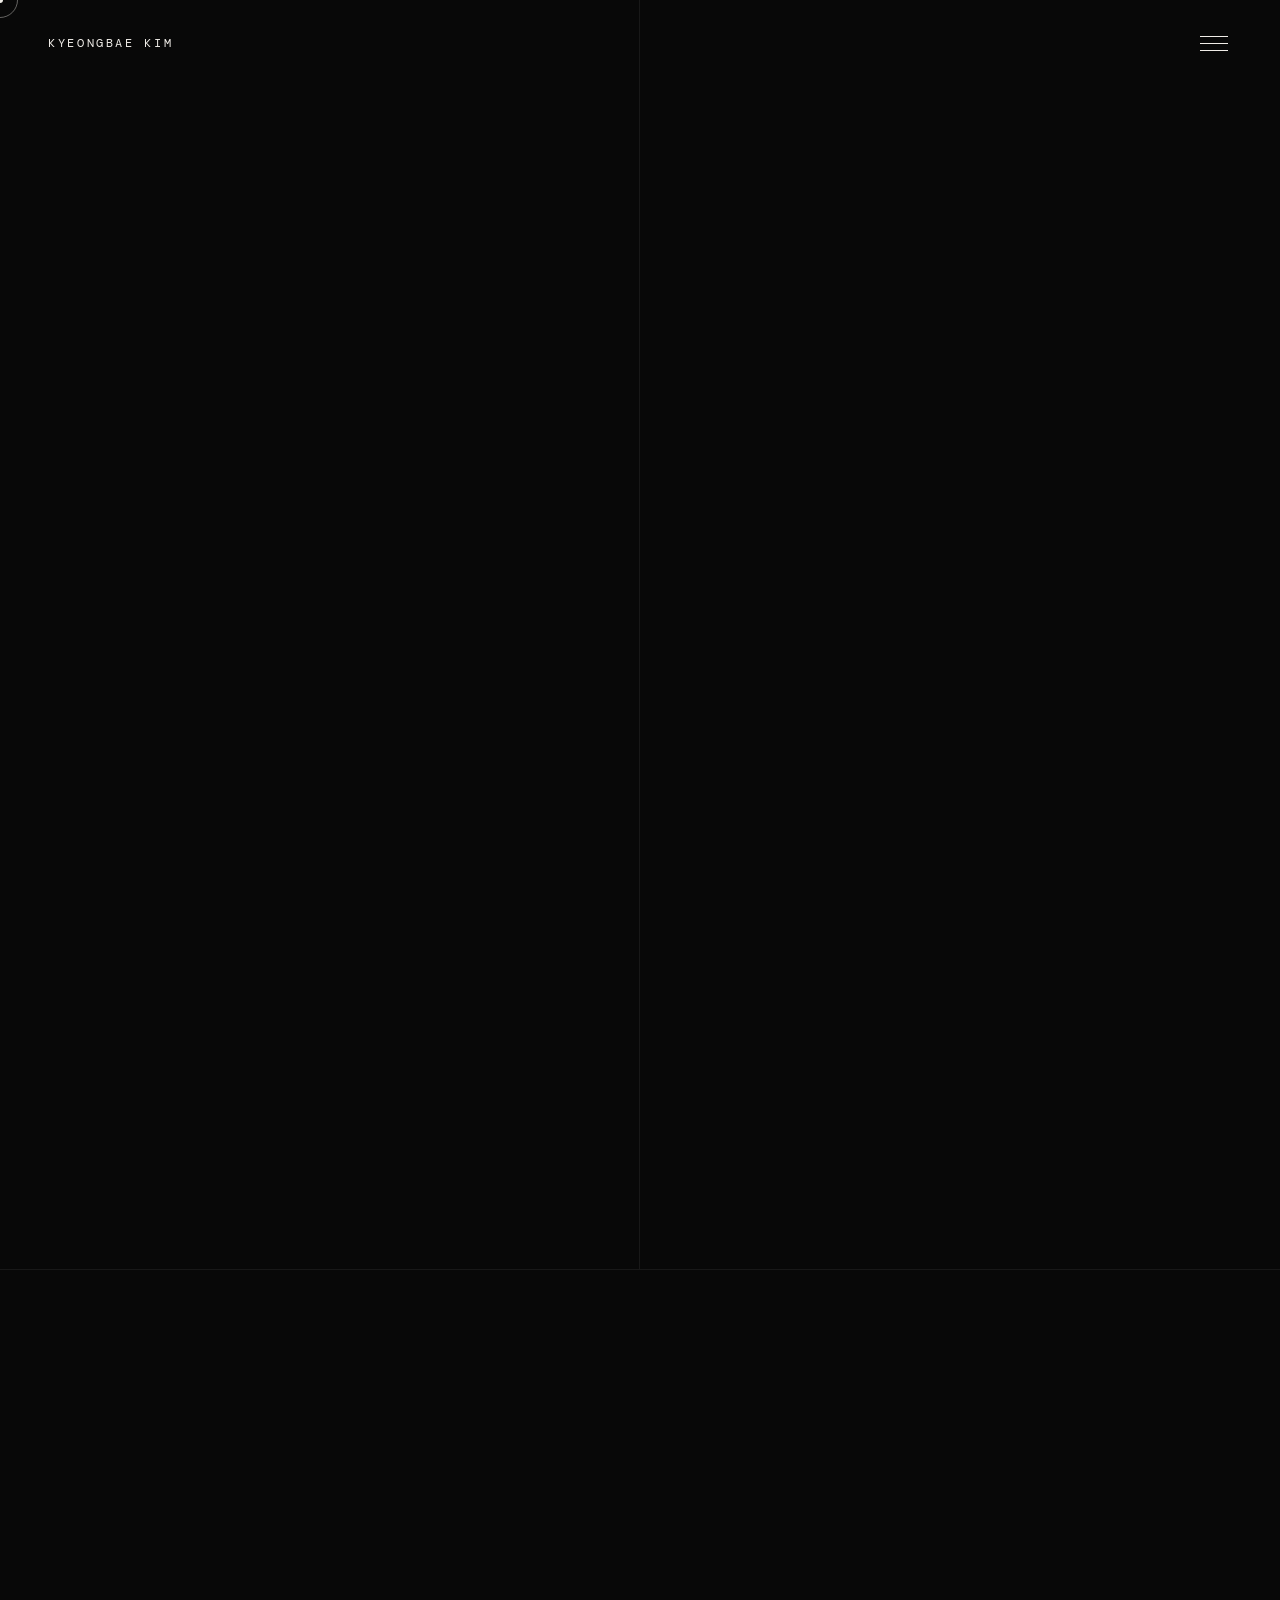
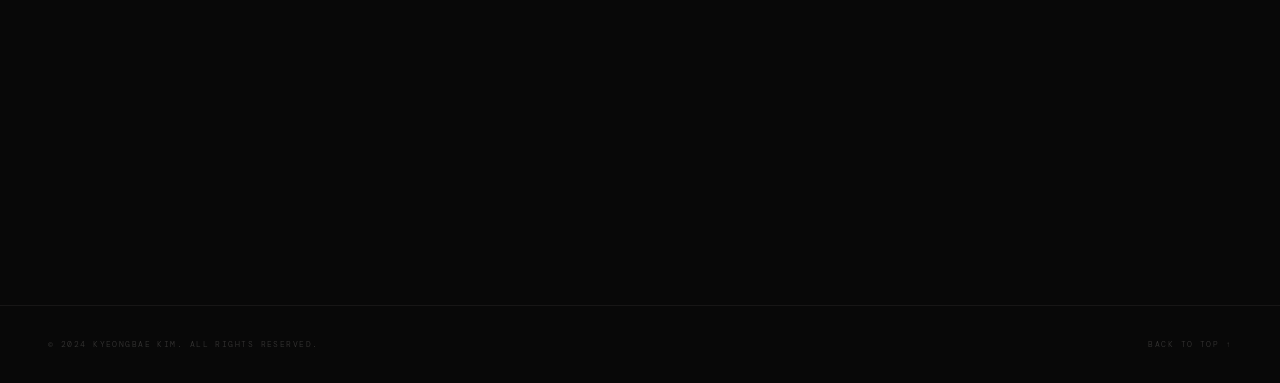
==== about.html @ 3ea8f646 "Initial portfolio site" ====
<!DOCTYPE html>
<html lang="en">
<head>
  <meta charset="UTF-8">
  <meta name="viewport" content="width=device-width, initial-scale=1.0">
  <meta name="description" content="Kyeongbae Kim — Animation Director based in Seoul. About, tools, and contact.">
  <title>About — Kyeongbae Kim</title>
  <link rel="stylesheet" href="css/style.css">
</head>
<body>

  <!-- Custom Cursor -->
  <div class="cursor"></div>
  <div class="cursor-ring"></div>

  <!-- Nav Overlay -->
  <div class="nav-overlay" role="dialog" aria-label="Navigation menu">
    <nav>
      <ul>
        <li><a href="index.html"><span class="nav-number">01</span>Home</a></li>
        <li><a href="independent-film.html"><span class="nav-number">02</span>Independent Film</a></li>
        <li><a href="commercial-film.html"><span class="nav-number">03</span>Commercial Film</a></li>
        <li><a href="illustration.html"><span class="nav-number">04</span>Illustration</a></li>
        <li><a href="about.html"><span class="nav-number">05</span>About</a></li>
      </ul>
    </nav>
    <div class="nav-footer">
      <div class="nav-footer-info">
        <span>Seoul, Korea</span>
        <span>Available for freelance</span>
      </div>
      <div class="nav-footer-info" style="text-align:right;">
        <span>kimbyeonggae@gmail.com</span>
        <span>@kimbyeonggae</span>
      </div>
    </div>
  </div>

  <!-- Header -->
  <header class="site-header">
    <a href="index.html" class="site-logo">KYEONGBAE KIM</a>
    <button class="nav-toggle" aria-label="Open navigation menu" aria-expanded="false">
      <span></span>
      <span></span>
      <span></span>
    </button>
  </header>

  <!-- About Layout -->
  <div class="about-layout">

    <!-- Left Column: Bio -->
    <div class="about-left">
      <div>
        <span class="page-hero-label reveal" style="display:block;margin-bottom:24px;">05 — About</span>
        <h1 class="about-headline reveal reveal-delay-1">
          Animation<br>Director<br>based in<br>Seoul
        </h1>

        <div class="about-bio reveal reveal-delay-2">
          <p>
            Kyeongbae Kim is a Seoul-based animation director who explores what happens
            when emotions change shape. His work digs into anxiety, desire, and the invisible
            tensions that run between people. Every transition becomes a way to reveal what
            words cannot.
          </p>
          <p>
            His visual language is raw and intense. Colors collide, figures morph and dissolve,
            and nothing ever stays still for long. There is beauty in the unease, and he knows
            exactly how to find it.
          </p>
          <p>
            Kim has directed animated sequences for iconic K-pop cultural documentaries, as
            well as films for the worlds of video games and music videos. Whether personal or
            commissioned, his work carries the same restless energy and emotional charge.
          </p>
          <p>
            He brings to every project a unique ability to turn inner conflict into striking,
            moving images. Each frame is a threshold.
          </p>
        </div>
      </div>

      <!-- Tools -->
      <div class="about-tools reveal reveal-delay-3">
        <span class="about-tools-label">Tools & Software</span>
        <ul class="about-tools-list">
          <li>TVPaint</li>
          <li>After Effects</li>
        </ul>
      </div>
    </div>

    <!-- Right Column: Visual + Selected Work -->
    <div class="about-right">
      <div class="reveal" style="margin-bottom: 64px;">
        <img
          src="https://lh3.googleusercontent.com/d/1nkLb_PYA7ZJnD--IZlWfmgZoF9l89Elu"
          alt="Kyeongbae Kim — illustration work"
          style="width:100%; max-width:560px; filter: brightness(0.88) contrast(1.05);"
          loading="lazy"
        >
      </div>

      <!-- Selected credits -->
      <div class="reveal reveal-delay-1">
        <span class="about-tools-label">Selected Credits</span>
        <ul class="about-tools-list">
          <li>K-pop Cultural Documentary Series</li>
          <li>Video Game Cinematic Sequences</li>
          <li>Music Video Direction &amp; Animation</li>
          <li>International Animation Festival Circuit</li>
        </ul>
      </div>
    </div>

  </div>

  <!-- Contact -->
  <section class="about-contact">
    <h2 class="about-contact-headline reveal">
      Let's make<br>something.
    </h2>

    <div class="contact-links reveal reveal-delay-1">
      <a href="mailto:kimbyeonggae@gmail.com" class="contact-link">
        <span>kimbyeonggae@gmail.com</span>
        <span class="contact-link-type">Email</span>
      </a>
      <a href="https://instagram.com/kimbyeonggae" class="contact-link" target="_blank" rel="noopener noreferrer">
        <span>@kimbyeonggae</span>
        <span class="contact-link-type">Instagram</span>
      </a>
    </div>

    <div class="contact-availability reveal reveal-delay-2">
      <span>Available for freelance and collaborations</span>
    </div>
  </section>

  <!-- Footer -->
  <footer class="site-footer">
    <span class="footer-copy">© 2024 Kyeongbae Kim. All rights reserved.</span>
    <a href="#" class="footer-back-top">Back to top ↑</a>
  </footer>

  <script src="js/script.js"></script>
</body>
</html>
---- css/style.css ----
/* ============================================================
   KYEONGBAE KIM — Portfolio
   style.css
   ============================================================ */

@import url('https://fonts.googleapis.com/css2?family=Cormorant+Garamond:ital,wght@0,300;0,400;0,500;0,600;1,300;1,400;1,600&family=DM+Sans:opsz,wght@9..40,200;9..40,300;9..40,400;9..40,500&family=DM+Mono:wght@300;400&display=swap');

/* ---- Reset ---- */
*, *::before, *::after { box-sizing: border-box; margin: 0; padding: 0; }

html { scroll-behavior: smooth; font-size: 16px; }

body {
  background-color: #080808;
  color: #f0ede8;
  font-family: 'DM Sans', -apple-system, BlinkMacSystemFont, sans-serif;
  font-weight: 300;
  line-height: 1.65;
  overflow-x: hidden;
  cursor: none;
}

a { color: inherit; text-decoration: none; }
img { display: block; max-width: 100%; height: auto; }
ul { list-style: none; }

/* ============================================================
   CUSTOM CURSOR
   ============================================================ */
.cursor {
  width: 6px; height: 6px;
  background: #f0ede8;
  border-radius: 50%;
  position: fixed; top: 0; left: 0;
  pointer-events: none;
  z-index: 9999;
  transform: translate(-50%, -50%);
  transition: width 0.25s ease, height 0.25s ease, background 0.25s ease;
  will-change: transform;
}

.cursor-ring {
  width: 36px; height: 36px;
  border: 1px solid rgba(240, 237, 232, 0.4);
  border-radius: 50%;
  position: fixed; top: 0; left: 0;
  pointer-events: none;
  z-index: 9998;
  transform: translate(-50%, -50%);
  transition: width 0.4s cubic-bezier(0.23, 1, 0.32, 1),
              height 0.4s cubic-bezier(0.23, 1, 0.32, 1),
              border-color 0.4s ease;
  will-change: transform;
}

body.is-hovering .cursor { width: 10px; height: 10px; }
body.is-hovering .cursor-ring { width: 56px; height: 56px; border-color: rgba(240,237,232,0.7); }
body.menu-open .cursor-ring { border-color: rgba(240,237,232,0.3); }

@media (hover: none) {
  body { cursor: auto; }
  .cursor, .cursor-ring { display: none; }
}

/* ============================================================
   PAGE TRANSITION OVERLAY
   ============================================================ */
.page-transition {
  position: fixed; inset: 0;
  background: #080808;
  z-index: 8000;
  pointer-events: none;
  opacity: 0;
  transition: opacity 0.5s ease;
}
.page-transition.active { opacity: 1; pointer-events: all; }

/* ============================================================
   TYPOGRAPHY
   ============================================================ */
.t-display {
  font-family: 'Cormorant Garamond', Georgia, serif;
  font-weight: 300;
  line-height: 0.95;
  letter-spacing: -0.02em;
}

.t-label {
  font-family: 'DM Mono', monospace;
  font-size: 0.6875rem;
  font-weight: 300;
  letter-spacing: 0.18em;
  text-transform: uppercase;
  color: rgba(240,237,232,0.45);
}

/* ============================================================
   HEADER
   ============================================================ */
.site-header {
  position: fixed; top: 0; left: 0; right: 0;
  z-index: 500;
  padding: 32px 48px;
  display: flex;
  align-items: center;
  justify-content: space-between;
  transition: padding 0.4s ease, background 0.4s ease;
}

/* Subtle bg after scroll on inner pages */
.site-header.scrolled {
  background: rgba(8, 8, 8, 0.82);
  backdrop-filter: blur(12px);
  -webkit-backdrop-filter: blur(12px);
}

.site-header.scrolled { padding: 22px 48px; background: rgba(8,8,8,0.82); backdrop-filter: blur(12px); -webkit-backdrop-filter: blur(12px); }

.site-logo {
  font-family: 'DM Mono', monospace;
  font-size: 0.75rem;
  font-weight: 400;
  letter-spacing: 0.22em;
  text-transform: uppercase;
  color: #f0ede8;
  opacity: 1;
}

.site-logo:hover { opacity: 0.6; }

/* Hamburger */
.nav-toggle {
  display: flex;
  flex-direction: column;
  gap: 6px;
  cursor: none;
  padding: 4px;
  background: none; border: none;
  z-index: 600;
  position: relative;
}

.nav-toggle span {
  display: block;
  width: 28px; height: 1px;
  background: #f0ede8;
  transition: transform 0.4s cubic-bezier(0.23, 1, 0.32, 1),
              opacity 0.3s ease,
              width 0.4s cubic-bezier(0.23, 1, 0.32, 1);
  transform-origin: center;
}

.nav-toggle.is-open span:nth-child(1) { transform: translateY(7px) rotate(45deg); }
.nav-toggle.is-open span:nth-child(2) { opacity: 0; width: 0; }
.nav-toggle.is-open span:nth-child(3) { transform: translateY(-7px) rotate(-45deg); }

/* ============================================================
   FULLSCREEN NAV OVERLAY
   ============================================================ */
.nav-overlay {
  position: fixed; inset: 0;
  background: #080808;
  z-index: 400;
  display: flex;
  align-items: center;
  justify-content: flex-start;
  padding: 0 10vw;
  opacity: 0;
  visibility: hidden;
  transition: opacity 0.5s cubic-bezier(0.23, 1, 0.32, 1),
              visibility 0.5s;
}

.nav-overlay.is-open {
  opacity: 1;
  visibility: visible;
}

.nav-overlay nav { width: 100%; }

.nav-overlay nav ul {
  display: flex;
  flex-direction: column;
  gap: 0;
}

.nav-overlay nav ul li {
  overflow: hidden;
  border-top: 1px solid rgba(240,237,232,0.08);
}

.nav-overlay nav ul li:last-child {
  border-bottom: 1px solid rgba(240,237,232,0.08);
}

.nav-overlay nav ul li a {
  display: block;
  padding: 22px 0;
  font-family: 'Cormorant Garamond', serif;
  font-size: clamp(3rem, 7vw, 6rem);
  font-weight: 300;
  letter-spacing: -0.01em;
  line-height: 1.0;
  transform: translateY(100%);
  transition: transform 0.7s cubic-bezier(0.23, 1, 0.32, 1),
              color 0.3s ease;
  will-change: transform;
}

.nav-overlay nav ul li a .nav-number {
  font-family: 'DM Mono', monospace;
  font-size: 0.6875rem;
  vertical-align: super;
  letter-spacing: 0.1em;
  color: rgba(240,237,232,0.35);
  margin-right: 16px;
}

.nav-overlay.is-open nav ul li a { transform: translateY(0); }
.nav-overlay.is-open nav ul li:nth-child(1) a { transition-delay: 0.05s; }
.nav-overlay.is-open nav ul li:nth-child(2) a { transition-delay: 0.1s; }
.nav-overlay.is-open nav ul li:nth-child(3) a { transition-delay: 0.15s; }
.nav-overlay.is-open nav ul li:nth-child(4) a { transition-delay: 0.2s; }
.nav-overlay.is-open nav ul li:nth-child(5) a { transition-delay: 0.25s; }

.nav-overlay nav ul li a:hover { color: rgba(240,237,232,0.35); }

/* Nav overlay footer info */
.nav-footer {
  position: absolute;
  bottom: 40px; left: 10vw; right: 10vw;
  display: flex;
  justify-content: space-between;
  align-items: flex-end;
}

.nav-footer-info span {
  display: block;
  font-family: 'DM Mono', monospace;
  font-size: 0.6875rem;
  letter-spacing: 0.14em;
  text-transform: uppercase;
  color: rgba(240,237,232,0.3);
  line-height: 1.8;
}

/* ============================================================
   SCROLL REVEAL
   ============================================================ */
.reveal {
  opacity: 0;
  transform: translateY(32px);
  transition: opacity 0.85s cubic-bezier(0.23, 1, 0.32, 1),
              transform 0.85s cubic-bezier(0.23, 1, 0.32, 1);
}
.reveal.is-visible { opacity: 1; transform: translateY(0); }
.reveal-delay-1 { transition-delay: 0.1s; }
.reveal-delay-2 { transition-delay: 0.2s; }
.reveal-delay-3 { transition-delay: 0.3s; }
.reveal-delay-4 { transition-delay: 0.4s; }

/* ============================================================
   HERO — HOME
   ============================================================ */
.hero {
  position: relative;
  height: 100vh;
  min-height: 600px;
  overflow: hidden;
  display: flex;
  align-items: flex-end;
  justify-content: flex-start;
}

.hero-video-wrap {
  position: absolute; inset: 0;
  overflow: hidden;
  z-index: 0;
}

.hero-video-wrap iframe {
  position: absolute;
  top: 50%; left: 50%;
  transform: translate(-50%, -50%);
  width: 177.78vh;   /* 16:9 */
  height: 56.25vw;
  min-width: 100%;
  min-height: 100%;
  border: none;
  pointer-events: none;
}

.hero-overlay {
  position: absolute; inset: 0;
  background: linear-gradient(
    to top,
    rgba(8,8,8,0.85) 0%,
    rgba(8,8,8,0.45) 40%,
    rgba(8,8,8,0.25) 70%,
    rgba(8,8,8,0.1) 100%
  );
  z-index: 1;
}

.hero-content {
  position: relative;
  z-index: 2;
  padding: 0 48px 80px;
  width: 100%;
}

.hero-eyebrow {
  font-family: 'DM Mono', monospace;
  font-size: 0.625rem;
  letter-spacing: 0.28em;
  text-transform: uppercase;
  color: rgba(240,237,232,0.5);
  margin-bottom: 20px;
  opacity: 0;
  transform: translateY(20px);
  animation: fadeUp 1s 0.3s cubic-bezier(0.23,1,0.32,1) forwards;
}

.hero-title {
  font-family: 'Cormorant Garamond', serif;
  font-size: clamp(4rem, 9vw, 10rem);
  font-weight: 300;
  line-height: 0.9;
  letter-spacing: -0.03em;
  margin-bottom: 20px;
  opacity: 0;
  transform: translateY(30px);
  animation: fadeUp 1.1s 0.5s cubic-bezier(0.23,1,0.32,1) forwards;
}

.hero-subtitle {
  font-family: 'DM Mono', monospace;
  font-size: 0.75rem;
  font-weight: 300;
  letter-spacing: 0.22em;
  text-transform: uppercase;
  color: rgba(240,237,232,0.6);
  opacity: 0;
  animation: fadeUp 1s 0.8s cubic-bezier(0.23,1,0.32,1) forwards;
}

/* Scroll indicator */
.hero-scroll {
  position: absolute;
  bottom: 40px; right: 48px;
  z-index: 2;
  display: flex;
  flex-direction: column;
  align-items: center;
  gap: 10px;
  opacity: 0;
  animation: fadeUp 1s 1.1s cubic-bezier(0.23,1,0.32,1) forwards;
}

.hero-scroll span {
  font-family: 'DM Mono', monospace;
  font-size: 0.5625rem;
  letter-spacing: 0.2em;
  text-transform: uppercase;
  color: rgba(240,237,232,0.4);
  writing-mode: vertical-rl;
}

.hero-scroll-line {
  width: 1px; height: 60px;
  background: rgba(240,237,232,0.2);
  position: relative;
  overflow: hidden;
}

.hero-scroll-line::after {
  content: '';
  position: absolute;
  top: -100%; left: 0;
  width: 100%; height: 100%;
  background: rgba(240,237,232,0.6);
  animation: scrollLine 2s 1.5s ease infinite;
}

/* ============================================================
   HOME — NAVIGATION BLOCKS
   ============================================================ */
.nav-blocks {
  display: grid;
  grid-template-columns: repeat(2, 1fr);
  grid-template-rows: repeat(2, 50vw);
  max-height: 100vw;
}

.nav-block {
  position: relative;
  overflow: hidden;
  display: block;
}

.nav-block-img {
  width: 100%; height: 100%;
  object-fit: cover;
  transform: scale(1.05);
  transition: transform 0.9s cubic-bezier(0.23, 1, 0.32, 1);
  filter: brightness(0.55) contrast(1.05);
}

/* Use YouTube thumbnails as nav block backgrounds */
.nav-block-bg {
  position: absolute; inset: 0;
  background-size: cover;
  background-position: center;
  transform: scale(1.05);
  transition: transform 0.9s cubic-bezier(0.23, 1, 0.32, 1);
  filter: brightness(0.45) contrast(1.1);
}

.nav-block:hover .nav-block-bg,
.nav-block:hover .nav-block-img { transform: scale(1.12); filter: brightness(0.35) contrast(1.15); }

.nav-block-overlay {
  position: absolute; inset: 0;
  background: linear-gradient(to top, rgba(8,8,8,0.7) 0%, transparent 60%);
  z-index: 1;
}

.nav-block-content {
  position: absolute;
  bottom: 0; left: 0; right: 0;
  padding: 36px 40px;
  z-index: 2;
}

.nav-block-number {
  font-family: 'DM Mono', monospace;
  font-size: 0.5625rem;
  letter-spacing: 0.22em;
  text-transform: uppercase;
  color: rgba(240,237,232,0.4);
  margin-bottom: 8px;
  display: block;
}

.nav-block-title {
  font-family: 'Cormorant Garamond', serif;
  font-size: clamp(1.5rem, 3vw, 2.5rem);
  font-weight: 300;
  line-height: 1.0;
  letter-spacing: -0.01em;
  transition: transform 0.5s cubic-bezier(0.23, 1, 0.32, 1);
}

.nav-block:hover .nav-block-title { transform: translateY(-4px); }

.nav-block-arrow {
  display: inline-block;
  margin-top: 12px;
  font-family: 'DM Mono', monospace;
  font-size: 0.625rem;
  letter-spacing: 0.18em;
  text-transform: uppercase;
  color: rgba(240,237,232,0.5);
  opacity: 0;
  transform: translateY(8px);
  transition: opacity 0.4s ease, transform 0.4s ease;
}

.nav-block:hover .nav-block-arrow { opacity: 1; transform: translateY(0); }

/* ============================================================
   PAGE HEADER (inner pages)
   ============================================================ */
.page-hero {
  padding: 180px 48px 80px;
  border-bottom: 1px solid rgba(240,237,232,0.07);
}

.page-hero-label {
  font-family: 'DM Mono', monospace;
  font-size: 0.625rem;
  letter-spacing: 0.24em;
  text-transform: uppercase;
  color: rgba(240,237,232,0.35);
  margin-bottom: 24px;
  display: block;
}

.page-hero-title {
  font-family: 'Cormorant Garamond', serif;
  font-size: clamp(3.5rem, 7vw, 7rem);
  font-weight: 300;
  line-height: 0.9;
  letter-spacing: -0.03em;
  max-width: 12ch;
}

.page-hero-desc {
  margin-top: 32px;
  max-width: 480px;
  font-size: 0.875rem;
  color: rgba(240,237,232,0.5);
  line-height: 1.8;
}

/* ============================================================
   FILM GRID
   ============================================================ */
.film-grid {
  display: grid;
  grid-template-columns: repeat(2, 1fr);
  gap: 0;
  padding: 64px 48px;
}

.film-card {
  display: block;
  position: relative;
  overflow: hidden;
  border: 1px solid transparent;
  transition: border-color 0.3s ease;
}

.film-card-thumb {
  position: relative;
  aspect-ratio: 16 / 9;
  overflow: hidden;
  background: #111;
}

.film-card-thumb img {
  width: 100%; height: 100%;
  object-fit: cover;
  transform: scale(1.02);
  transition: transform 0.9s cubic-bezier(0.23, 1, 0.32, 1),
              filter 0.6s ease;
  filter: grayscale(20%) brightness(0.85);
}

.film-card:hover .film-card-thumb img {
  transform: scale(1.08);
  filter: grayscale(0%) brightness(0.75);
}

.film-card-play {
  position: absolute;
  top: 50%; left: 50%;
  transform: translate(-50%, -50%) scale(0.85);
  width: 56px; height: 56px;
  border: 1px solid rgba(240,237,232,0.5);
  border-radius: 50%;
  display: flex;
  align-items: center;
  justify-content: center;
  opacity: 0;
  transition: opacity 0.4s ease, transform 0.4s ease;
  z-index: 2;
}

.film-card-play svg { width: 16px; height: 16px; fill: #f0ede8; margin-left: 3px; }

.film-card:hover .film-card-play { opacity: 1; transform: translate(-50%, -50%) scale(1); }

.film-card-info {
  padding: 24px 28px 28px;
  border-top: 1px solid rgba(240,237,232,0.06);
}

.film-card-meta {
  display: flex;
  justify-content: space-between;
  align-items: center;
  margin-bottom: 8px;
}

.film-card-category {
  font-family: 'DM Mono', monospace;
  font-size: 0.5625rem;
  letter-spacing: 0.2em;
  text-transform: uppercase;
  color: rgba(240,237,232,0.3);
}

.film-card-year {
  font-family: 'DM Mono', monospace;
  font-size: 0.5625rem;
  letter-spacing: 0.15em;
  color: rgba(240,237,232,0.25);
}

.film-card-title {
  font-family: 'Cormorant Garamond', serif;
  font-size: 1.75rem;
  font-weight: 400;
  letter-spacing: -0.01em;
  line-height: 1.1;
  transition: color 0.3s ease;
}

.film-card:hover .film-card-title { color: rgba(240,237,232,0.65); }

.film-card-link {
  display: inline-flex;
  align-items: center;
  gap: 8px;
  margin-top: 12px;
  font-family: 'DM Mono', monospace;
  font-size: 0.5625rem;
  letter-spacing: 0.18em;
  text-transform: uppercase;
  color: rgba(240,237,232,0.4);
  transition: color 0.3s ease, gap 0.3s ease;
}

.film-card-link::after {
  content: '→';
  font-size: 0.75rem;
  transition: transform 0.3s ease;
}

.film-card:hover .film-card-link { color: rgba(240,237,232,0.7); gap: 12px; }
.film-card:hover .film-card-link::after { transform: translateX(4px); }

/* ============================================================
   PROJECT DETAIL
   ============================================================ */
.project-back {
  display: inline-flex;
  align-items: center;
  gap: 10px;
  padding: 140px 48px 0;
  font-family: 'DM Mono', monospace;
  font-size: 0.5625rem;
  letter-spacing: 0.2em;
  text-transform: uppercase;
  color: rgba(240,237,232,0.35);
  transition: color 0.3s ease, gap 0.3s ease;
}

.project-back::before { content: '←'; font-size: 0.875rem; }
.project-back:hover { color: rgba(240,237,232,0.75); gap: 14px; }

.project-header {
  padding: 48px 48px 64px;
}

.project-header .t-label { margin-bottom: 20px; }

.project-title {
  font-family: 'Cormorant Garamond', serif;
  font-size: clamp(3rem, 6vw, 6rem);
  font-weight: 300;
  letter-spacing: -0.03em;
  line-height: 0.95;
  max-width: 14ch;
}

.project-desc {
  margin-top: 40px;
  max-width: 520px;
  padding-left: 0;
  font-size: 0.9375rem;
  line-height: 1.85;
  color: rgba(240,237,232,0.6);
}

.project-meta {
  display: flex;
  gap: 48px;
  margin-top: 48px;
  padding-top: 40px;
  border-top: 1px solid rgba(240,237,232,0.07);
}

.project-meta-item span:first-child {
  font-family: 'DM Mono', monospace;
  font-size: 0.5rem;
  letter-spacing: 0.22em;
  text-transform: uppercase;
  color: rgba(240,237,232,0.28);
  display: block;
  margin-bottom: 6px;
}

.project-meta-item span:last-child {
  font-size: 0.875rem;
  color: rgba(240,237,232,0.65);
}

/* Video embed */
.project-video {
  padding: 0 48px 80px;
}

.project-video-wrap {
  position: relative;
  aspect-ratio: 16 / 9;
  background: #0d0d0d;
  overflow: hidden;
}

.project-video-wrap iframe {
  position: absolute; inset: 0;
  width: 100%; height: 100%;
  border: none;
}

/* Gallery */
.project-gallery {
  padding: 0 48px 120px;
}

.project-gallery-label {
  margin-bottom: 32px;
}

.project-gallery-grid {
  display: grid;
  grid-template-columns: repeat(3, 1fr);
  gap: 12px;
}

.gallery-item {
  position: relative;
  overflow: hidden;
  cursor: none;
  aspect-ratio: 4/3;
}

.gallery-item img {
  width: 100%; height: 100%;
  object-fit: cover;
  transform: scale(1.02);
  transition: transform 0.7s cubic-bezier(0.23, 1, 0.32, 1), filter 0.5s ease;
  filter: brightness(0.9);
}

.gallery-item:hover img { transform: scale(1.08); filter: brightness(0.7); }

.gallery-item-overlay {
  position: absolute; inset: 0;
  display: flex;
  align-items: center;
  justify-content: center;
  opacity: 0;
  transition: opacity 0.4s ease;
}

.gallery-item:hover .gallery-item-overlay { opacity: 1; }

.gallery-item-overlay svg {
  width: 24px; height: 24px;
  stroke: rgba(240,237,232,0.8);
  stroke-width: 1;
  fill: none;
}

/* ============================================================
   ILLUSTRATION PAGE
   ============================================================ */
.illustration-grid {
  padding: 64px 48px 120px;
  columns: 3;
  column-gap: 16px;
}

.illustration-item {
  break-inside: avoid;
  margin-bottom: 16px;
  overflow: hidden;
  position: relative;
  cursor: none;
}

.illustration-item img {
  width: 100%;
  display: block;
  transform: scale(1.02);
  transition: transform 0.8s cubic-bezier(0.23, 1, 0.32, 1), filter 0.5s ease;
  filter: brightness(0.92);
}

.illustration-item:hover img { transform: scale(1.06); filter: brightness(0.65); }

.illustration-overlay {
  position: absolute; inset: 0;
  display: flex;
  align-items: center;
  justify-content: center;
  opacity: 0;
  transition: opacity 0.4s ease;
}

.illustration-item:hover .illustration-overlay { opacity: 1; }

.illustration-overlay svg {
  width: 28px; height: 28px;
  stroke: rgba(240,237,232,0.8);
  stroke-width: 1;
  fill: none;
}

/* ============================================================
   ABOUT PAGE
   ============================================================ */
.about-layout {
  display: grid;
  grid-template-columns: 1fr 1fr;
  gap: 0;
  min-height: calc(100vh - 200px);
}

.about-left {
  padding: 180px 64px 100px 48px;
  border-right: 1px solid rgba(240,237,232,0.07);
  display: flex;
  flex-direction: column;
  justify-content: space-between;
}

.about-right {
  padding: 180px 48px 100px 64px;
}

.about-headline {
  font-family: 'Cormorant Garamond', serif;
  font-size: clamp(2.5rem, 5vw, 5rem);
  font-weight: 300;
  line-height: 1.0;
  letter-spacing: -0.03em;
  max-width: 10ch;
  margin-bottom: 48px;
}

.about-bio {
  max-width: 480px;
}

.about-bio p {
  font-size: 0.9375rem;
  line-height: 1.85;
  color: rgba(240,237,232,0.6);
  margin-bottom: 24px;
}

.about-bio p:last-child { margin-bottom: 0; }

.about-tools {
  margin-top: 72px;
}

.about-tools-label {
  font-family: 'DM Mono', monospace;
  font-size: 0.5625rem;
  letter-spacing: 0.22em;
  text-transform: uppercase;
  color: rgba(240,237,232,0.28);
  margin-bottom: 20px;
  display: block;
}

.about-tools-list {
  display: flex;
  flex-direction: column;
  gap: 0;
}

.about-tools-list li {
  padding: 14px 0;
  border-top: 1px solid rgba(240,237,232,0.07);
  font-size: 0.875rem;
  color: rgba(240,237,232,0.55);
  letter-spacing: 0.02em;
  transition: color 0.3s ease, padding-left 0.3s ease;
}

.about-tools-list li:last-child {
  border-bottom: 1px solid rgba(240,237,232,0.07);
}

.about-tools-list li:hover { color: rgba(240,237,232,0.9); padding-left: 8px; }

/* Contact section */
.about-contact {
  padding: 80px 48px;
  border-top: 1px solid rgba(240,237,232,0.07);
}

.about-contact-headline {
  font-family: 'Cormorant Garamond', serif;
  font-size: clamp(2rem, 4vw, 4rem);
  font-weight: 300;
  letter-spacing: -0.02em;
  margin-bottom: 40px;
}

.contact-links {
  display: flex;
  flex-direction: column;
  gap: 0;
  max-width: 400px;
}

.contact-link {
  display: flex;
  justify-content: space-between;
  align-items: center;
  padding: 20px 0;
  border-top: 1px solid rgba(240,237,232,0.07);
  font-size: 0.875rem;
  color: rgba(240,237,232,0.5);
  transition: color 0.3s ease, padding-left 0.3s ease;
}

.contact-link:last-child { border-bottom: 1px solid rgba(240,237,232,0.07); }

.contact-link:hover { color: rgba(240,237,232,0.9); padding-left: 8px; }

.contact-link-type {
  font-family: 'DM Mono', monospace;
  font-size: 0.5rem;
  letter-spacing: 0.2em;
  text-transform: uppercase;
  color: rgba(240,237,232,0.25);
}

.contact-link span:first-child { font-size: 0.875rem; }

.contact-availability {
  margin-top: 60px;
  padding: 24px 32px;
  border: 1px solid rgba(240,237,232,0.08);
  display: inline-block;
}

.contact-availability::before {
  content: '';
  display: inline-block;
  width: 6px; height: 6px;
  border-radius: 50%;
  background: #5aff8c;
  margin-right: 10px;
  vertical-align: middle;
  animation: pulse 2s infinite;
}

.contact-availability span {
  font-family: 'DM Mono', monospace;
  font-size: 0.5625rem;
  letter-spacing: 0.2em;
  text-transform: uppercase;
  color: rgba(240,237,232,0.45);
  vertical-align: middle;
}

/* ============================================================
   LIGHTBOX
   ============================================================ */
.lightbox {
  position: fixed; inset: 0;
  background: rgba(8,8,8,0.96);
  z-index: 2000;
  display: flex;
  align-items: center;
  justify-content: center;
  opacity: 0;
  visibility: hidden;
  transition: opacity 0.4s ease, visibility 0.4s;
}

.lightbox.is-open { opacity: 1; visibility: visible; }

.lightbox-inner {
  position: relative;
  max-width: 90vw;
  max-height: 90vh;
  transform: scale(0.94);
  transition: transform 0.5s cubic-bezier(0.23, 1, 0.32, 1);
}

.lightbox.is-open .lightbox-inner { transform: scale(1); }

.lightbox-inner img {
  max-width: 90vw;
  max-height: 90vh;
  object-fit: contain;
  display: block;
}

.lightbox-close {
  position: absolute;
  top: -48px; right: 0;
  background: none; border: none;
  cursor: none;
  padding: 8px;
  display: flex;
  align-items: center;
  gap: 10px;
  font-family: 'DM Mono', monospace;
  font-size: 0.5625rem;
  letter-spacing: 0.2em;
  text-transform: uppercase;
  color: rgba(240,237,232,0.35);
  transition: color 0.3s ease;
}

.lightbox-close:hover { color: rgba(240,237,232,0.8); }

.lightbox-close svg {
  width: 18px; height: 18px;
  stroke: currentColor;
  stroke-width: 1;
  fill: none;
}

/* ============================================================
   FOOTER
   ============================================================ */
.site-footer {
  padding: 32px 48px;
  border-top: 1px solid rgba(240,237,232,0.06);
  display: flex;
  justify-content: space-between;
  align-items: center;
}

.footer-copy {
  font-family: 'DM Mono', monospace;
  font-size: 0.5rem;
  letter-spacing: 0.18em;
  text-transform: uppercase;
  color: rgba(240,237,232,0.2);
}

.footer-back-top {
  font-family: 'DM Mono', monospace;
  font-size: 0.5rem;
  letter-spacing: 0.18em;
  text-transform: uppercase;
  color: rgba(240,237,232,0.2);
  transition: color 0.3s ease;
}

.footer-back-top:hover { color: rgba(240,237,232,0.6); }

/* ============================================================
   KEYFRAMES
   ============================================================ */
@keyframes fadeUp {
  from { opacity: 0; transform: translateY(24px); }
  to   { opacity: 1; transform: translateY(0); }
}

@keyframes scrollLine {
  0%   { top: -100%; }
  50%  { top: 0%; }
  100% { top: 100%; }
}

@keyframes pulse {
  0%, 100% { opacity: 1; }
  50%       { opacity: 0.4; }
}

/* ============================================================
   RESPONSIVE — TABLET (≤ 1024px)
   ============================================================ */
@media (max-width: 1024px) {
  .site-header { padding: 28px 32px; }
  .site-header.scrolled { padding: 20px 32px; }
  .hero-content { padding: 0 32px 64px; }
  .hero-scroll { right: 32px; bottom: 32px; }
  .page-hero { padding: 160px 32px 60px; }
  .film-grid { padding: 48px 32px; gap: 24px; }
  .about-left { padding: 160px 40px 80px 32px; }
  .about-right { padding: 160px 32px 80px 40px; }
  .illustration-grid { padding: 48px 32px 80px; columns: 2; }
  .project-back { padding: 130px 32px 0; }
  .project-header { padding: 40px 32px 48px; }
  .project-video { padding: 0 32px 64px; }
  .project-gallery { padding: 0 32px 80px; }
  .nav-footer { left: 32px; right: 32px; }
  .nav-overlay { padding: 0 6vw; }
}

/* ============================================================
   RESPONSIVE — MOBILE (≤ 768px)
   ============================================================ */
@media (max-width: 768px) {
  body { cursor: auto; }
  .cursor, .cursor-ring { display: none; }

  .site-header { padding: 24px 20px; }
  .site-header.scrolled { padding: 18px 20px; }

  .hero-content { padding: 0 20px 56px; }
  .hero-scroll { display: none; }

  .nav-blocks {
    grid-template-columns: 1fr;
    grid-template-rows: repeat(4, 60vw);
    max-height: none;
  }

  .page-hero { padding: 130px 20px 48px; }
  .page-hero-title { font-size: clamp(2.5rem, 10vw, 4rem); }

  .film-grid {
    grid-template-columns: 1fr;
    padding: 32px 20px;
    gap: 32px;
  }

  .about-layout {
    grid-template-columns: 1fr;
  }

  .about-left {
    padding: 130px 20px 60px;
    border-right: none;
    border-bottom: 1px solid rgba(240,237,232,0.07);
  }

  .about-right { padding: 60px 20px 80px; }
  .about-contact { padding: 60px 20px; }

  .project-back { padding: 110px 20px 0; }
  .project-header { padding: 32px 20px 40px; }
  .project-video { padding: 0 20px 56px; }
  .project-gallery { padding: 0 20px 80px; }
  .project-gallery-grid { grid-template-columns: repeat(2, 1fr); }
  .project-meta { flex-wrap: wrap; gap: 24px; }

  .illustration-grid { columns: 1; padding: 32px 20px 80px; }

  .nav-overlay { padding: 80px 20px 0; align-items: flex-start; }
  .nav-overlay nav ul li a { font-size: clamp(2.5rem, 10vw, 4rem); }
  .nav-footer { display: none; }

  .site-footer { padding: 24px 20px; flex-direction: column; gap: 12px; text-align: center; }
}
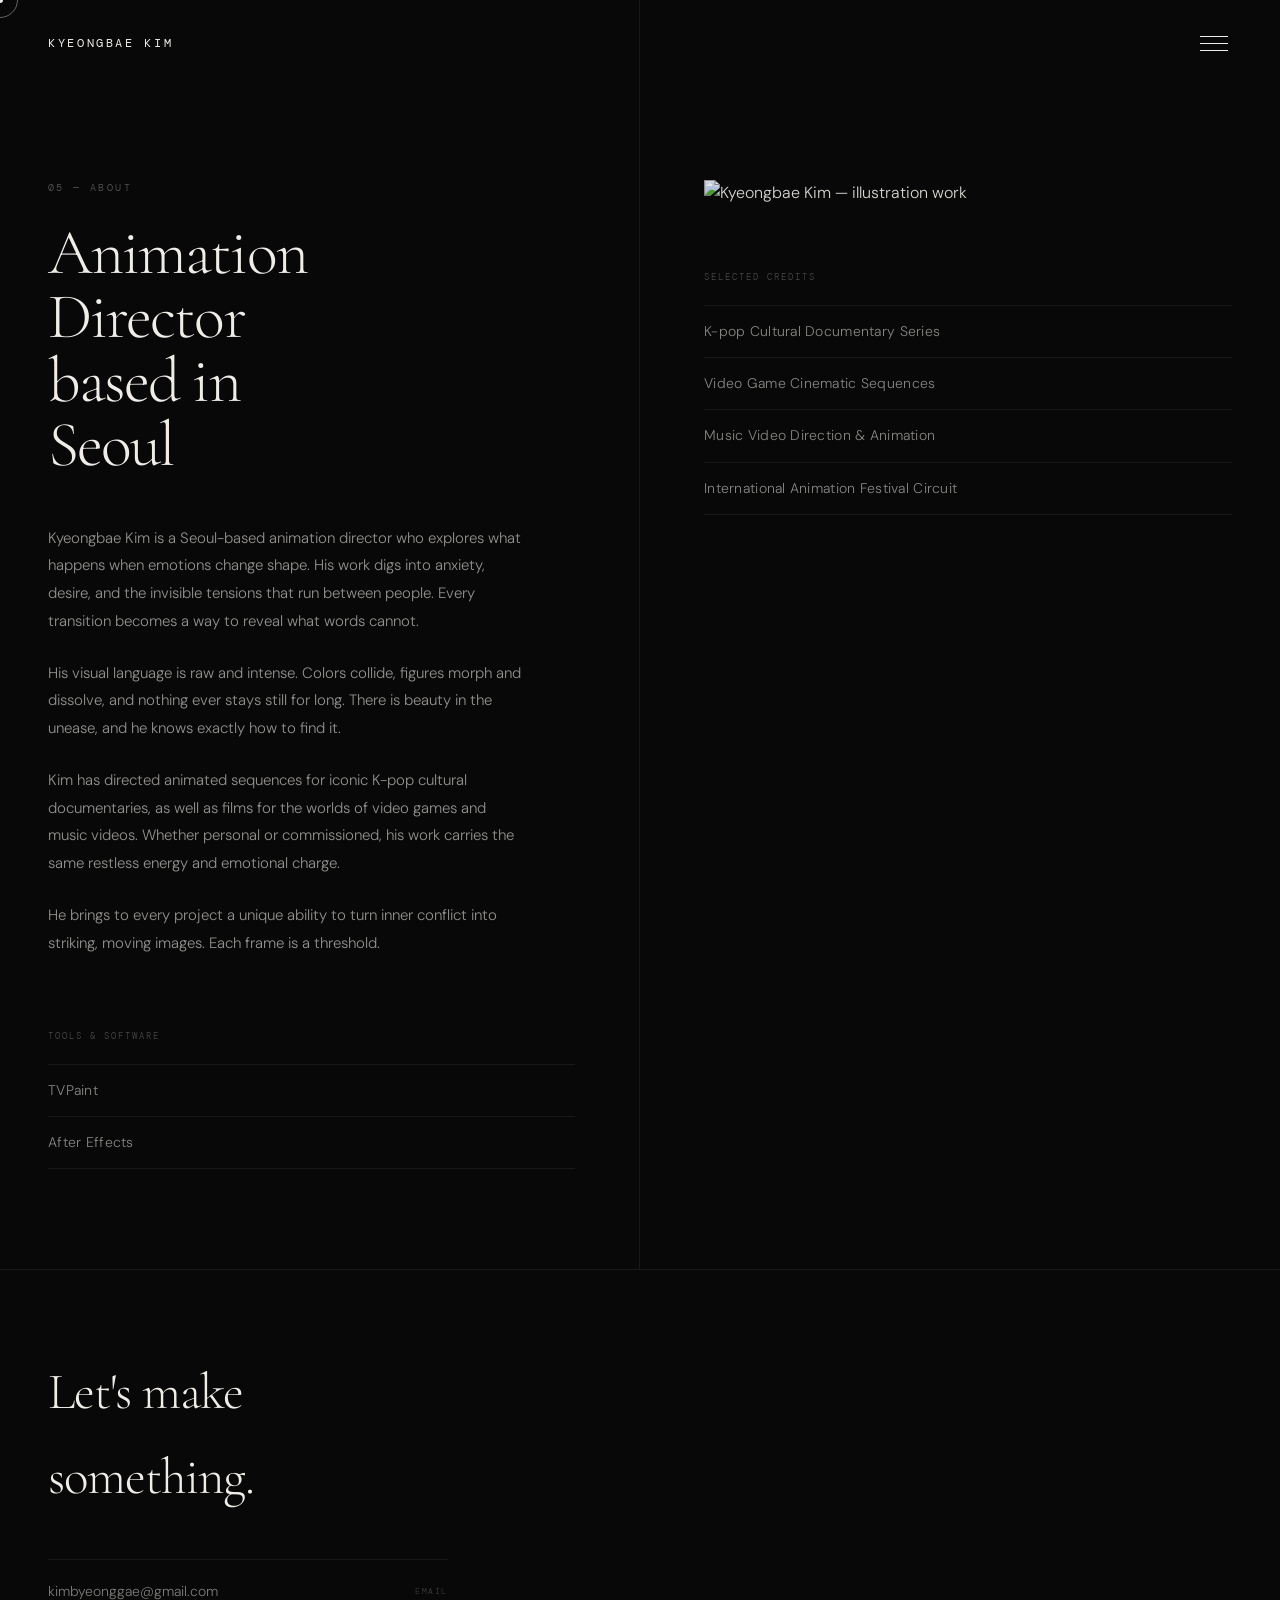
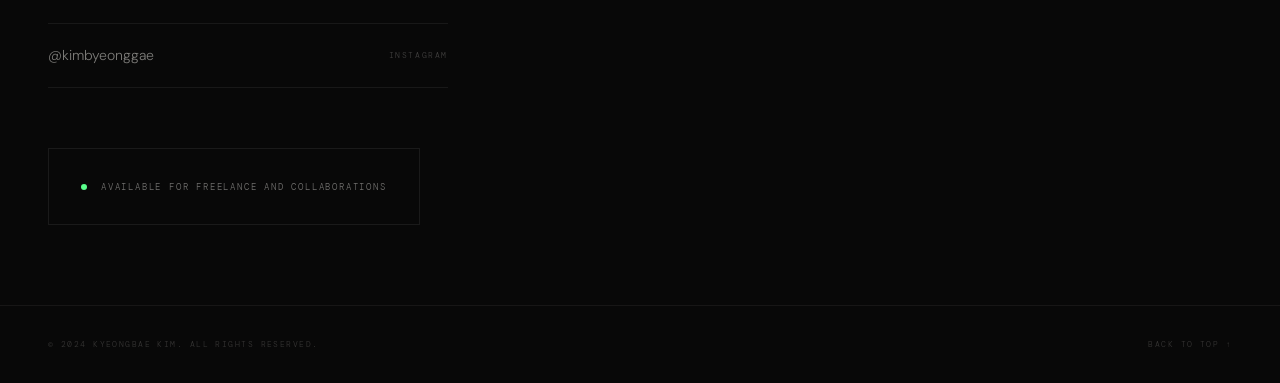
==== commit e20016aa: "Fix Google Drive image URL for mobile compatibility" ====
--- a/about.html
+++ b/about.html
@@ -95,7 +95,7 @@
     <div class="about-right">
       <div class="reveal" style="margin-bottom: 64px;">
         <img
-          src="https://lh3.googleusercontent.com/d/1nkLb_PYA7ZJnD--IZlWfmgZoF9l89Elu"
+          src="https://drive.google.com/thumbnail?id=1nkLb_PYA7ZJnD--IZlWfmgZoF9l89Elu&sz=w1200"
           alt="Kyeongbae Kim — illustration work"
           style="width:100%; max-width:560px; filter: brightness(0.88) contrast(1.05);"
           loading="lazy"
--- a/css/style.css
+++ b/css/style.css
@@ -17,8 +17,10 @@
   font-weight: 300;
   line-height: 1.65;
   overflow-x: hidden;
-  cursor: none;
-}
+}
+
+/* cursor:none only applied when JS has loaded the custom cursor */
+body.custom-cursor { cursor: none; }
 
 a { color: inherit; text-decoration: none; }
 img { display: block; max-width: 100%; height: auto; }
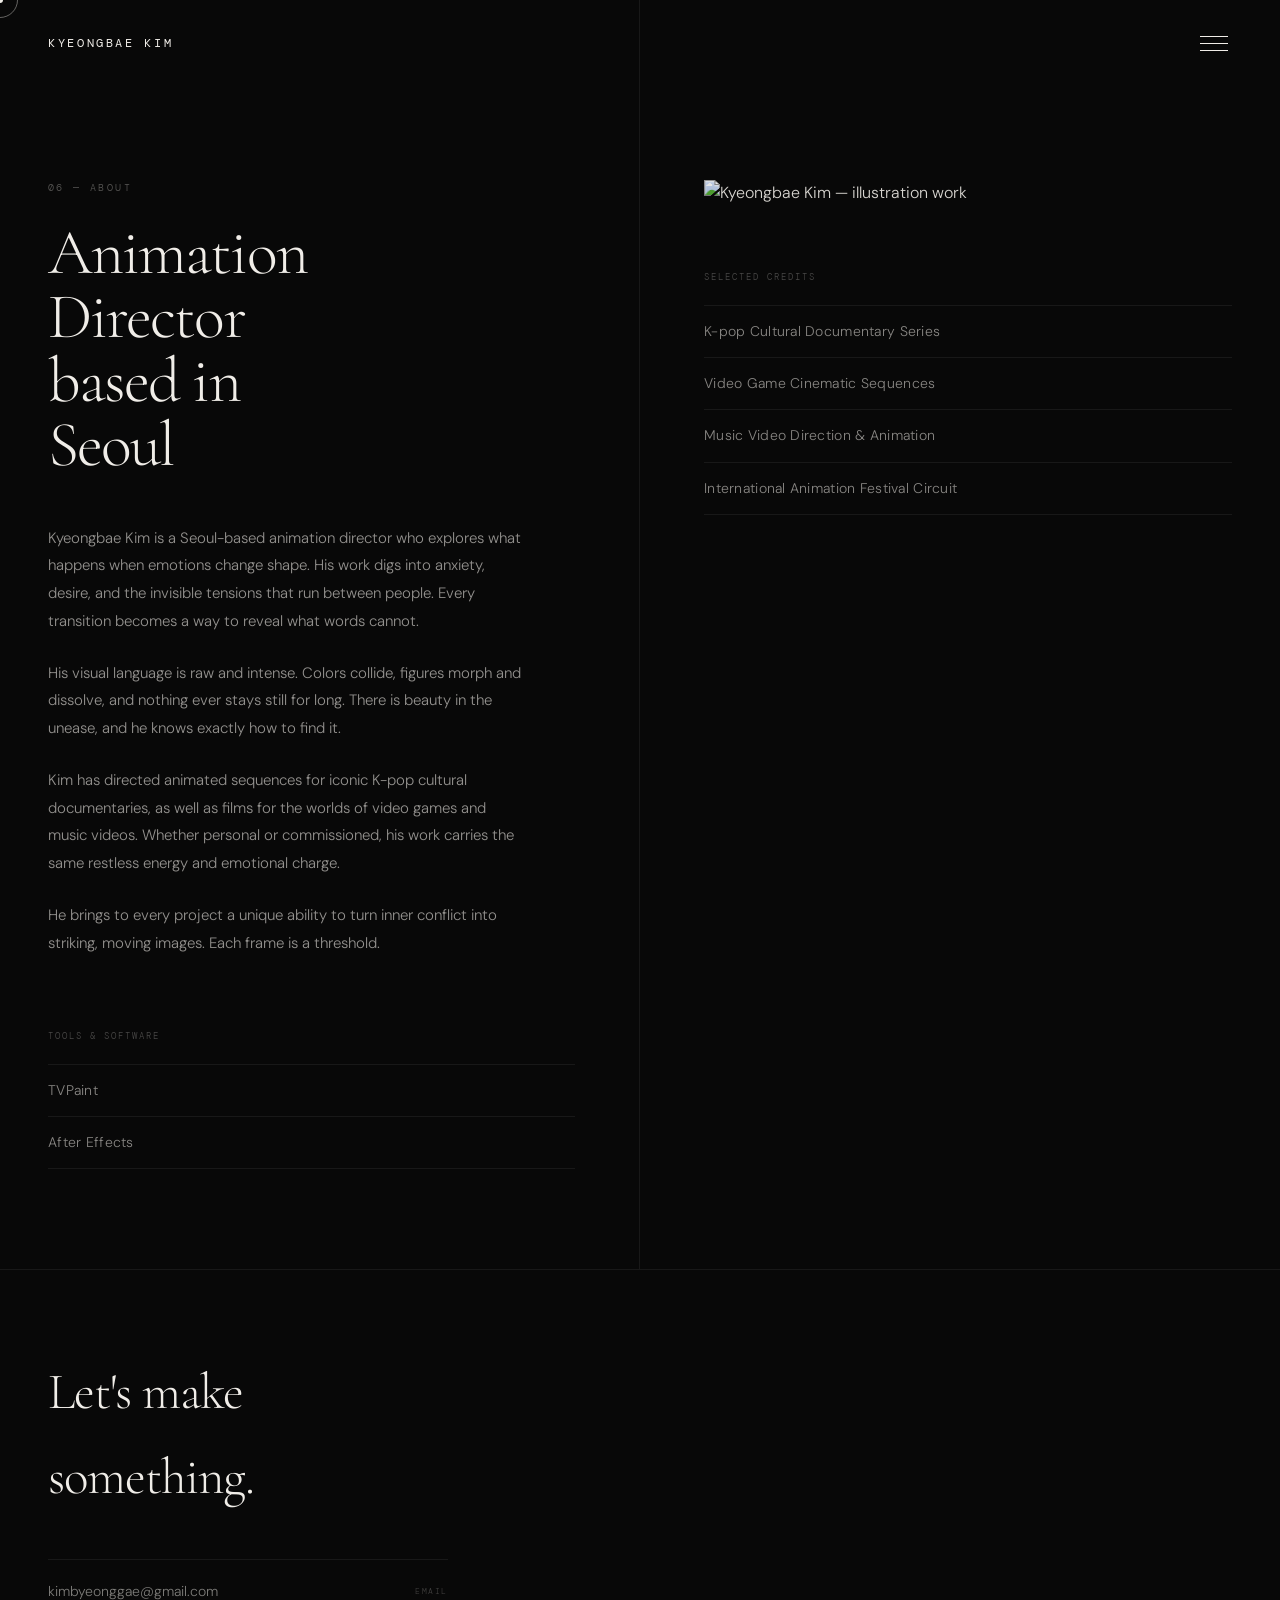
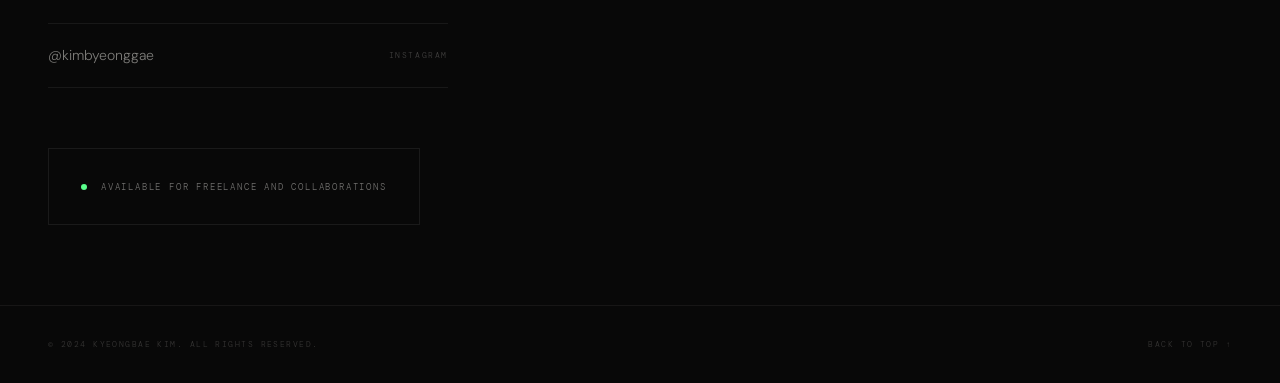
==== commit 5284564d: "오늘 작업 반영" ====
--- a/about.html
+++ b/about.html
@@ -17,11 +17,12 @@
   <div class="nav-overlay" role="dialog" aria-label="Navigation menu">
     <nav>
       <ul>
-        <li><a href="index.html"><span class="nav-number">01</span>Home</a></li>
-        <li><a href="independent-film.html"><span class="nav-number">02</span>Independent Film</a></li>
-        <li><a href="commercial-film.html"><span class="nav-number">03</span>Commercial Film</a></li>
-        <li><a href="illustration.html"><span class="nav-number">04</span>Illustration</a></li>
-        <li><a href="about.html"><span class="nav-number">05</span>About</a></li>
+        <li><a href="independent-film.html"><span class="nav-number">01</span>Independent Film</a></li>
+        <li><a href="commercial-film.html"><span class="nav-number">02</span>Commercial Film</a></li>
+        <li><a href="animating.html"><span class="nav-number">03</span>Animating</a></li>
+        <li><a href="short-clip.html"><span class="nav-number">04</span>Short Clip</a></li>
+        <li><a href="illustration.html"><span class="nav-number">05</span>Illustration</a></li>
+        <li><a href="about.html"><span class="nav-number">06</span>About</a></li>
       </ul>
     </nav>
     <div class="nav-footer">
@@ -52,7 +53,7 @@
     <!-- Left Column: Bio -->
     <div class="about-left">
       <div>
-        <span class="page-hero-label reveal" style="display:block;margin-bottom:24px;">05 — About</span>
+        <span class="page-hero-label reveal" style="display:block;margin-bottom:24px;">06 — About</span>
         <h1 class="about-headline reveal reveal-delay-1">
           Animation<br>Director<br>based in<br>Seoul
         </h1>
@@ -95,7 +96,7 @@
     <div class="about-right">
       <div class="reveal" style="margin-bottom: 64px;">
         <img
-          src="https://drive.google.com/thumbnail?id=1nkLb_PYA7ZJnD--IZlWfmgZoF9l89Elu&sz=w1200"
+          src="https://drive.google.com/thumbnail?id=1tnkdExCA1kPvdSBlwyvqpKG_k985em01&sz=w1200"
           alt="Kyeongbae Kim — illustration work"
           style="width:100%; max-width:560px; filter: brightness(0.88) contrast(1.05);"
           loading="lazy"
@@ -144,6 +145,7 @@
     <a href="#" class="footer-back-top">Back to top ↑</a>
   </footer>
 
+  <script src="js/portfolio-data.js"></script>
   <script src="js/script.js"></script>
 </body>
 </html>
--- a/css/style.css
+++ b/css/style.css
@@ -389,9 +389,9 @@
    ============================================================ */
 .nav-blocks {
   display: grid;
-  grid-template-columns: repeat(2, 1fr);
-  grid-template-rows: repeat(2, 50vw);
-  max-height: 100vw;
+  grid-template-columns: repeat(3, 1fr);
+  grid-template-rows: repeat(2, 33.33vw);
+  max-height: 66.66vw;
 }
 
 .nav-block {
@@ -572,6 +572,8 @@
   display: flex;
   justify-content: space-between;
   align-items: center;
+  flex-wrap: wrap;
+  gap: 4px 12px;
   margin-bottom: 8px;
 }
 
@@ -581,6 +583,13 @@
   letter-spacing: 0.2em;
   text-transform: uppercase;
   color: rgba(240,237,232,0.3);
+}
+
+.film-card-client {
+  font-family: 'DM Mono', monospace;
+  font-size: 0.5625rem;
+  letter-spacing: 0.12em;
+  color: rgba(240,237,232,0.45);
 }
 
 .film-card-year {
@@ -1100,7 +1109,8 @@
 
   .nav-blocks {
     grid-template-columns: 1fr;
-    grid-template-rows: repeat(4, 60vw);
+    grid-template-rows: repeat(6, 55vw);
+    max-height: none;
     max-height: none;
   }
 
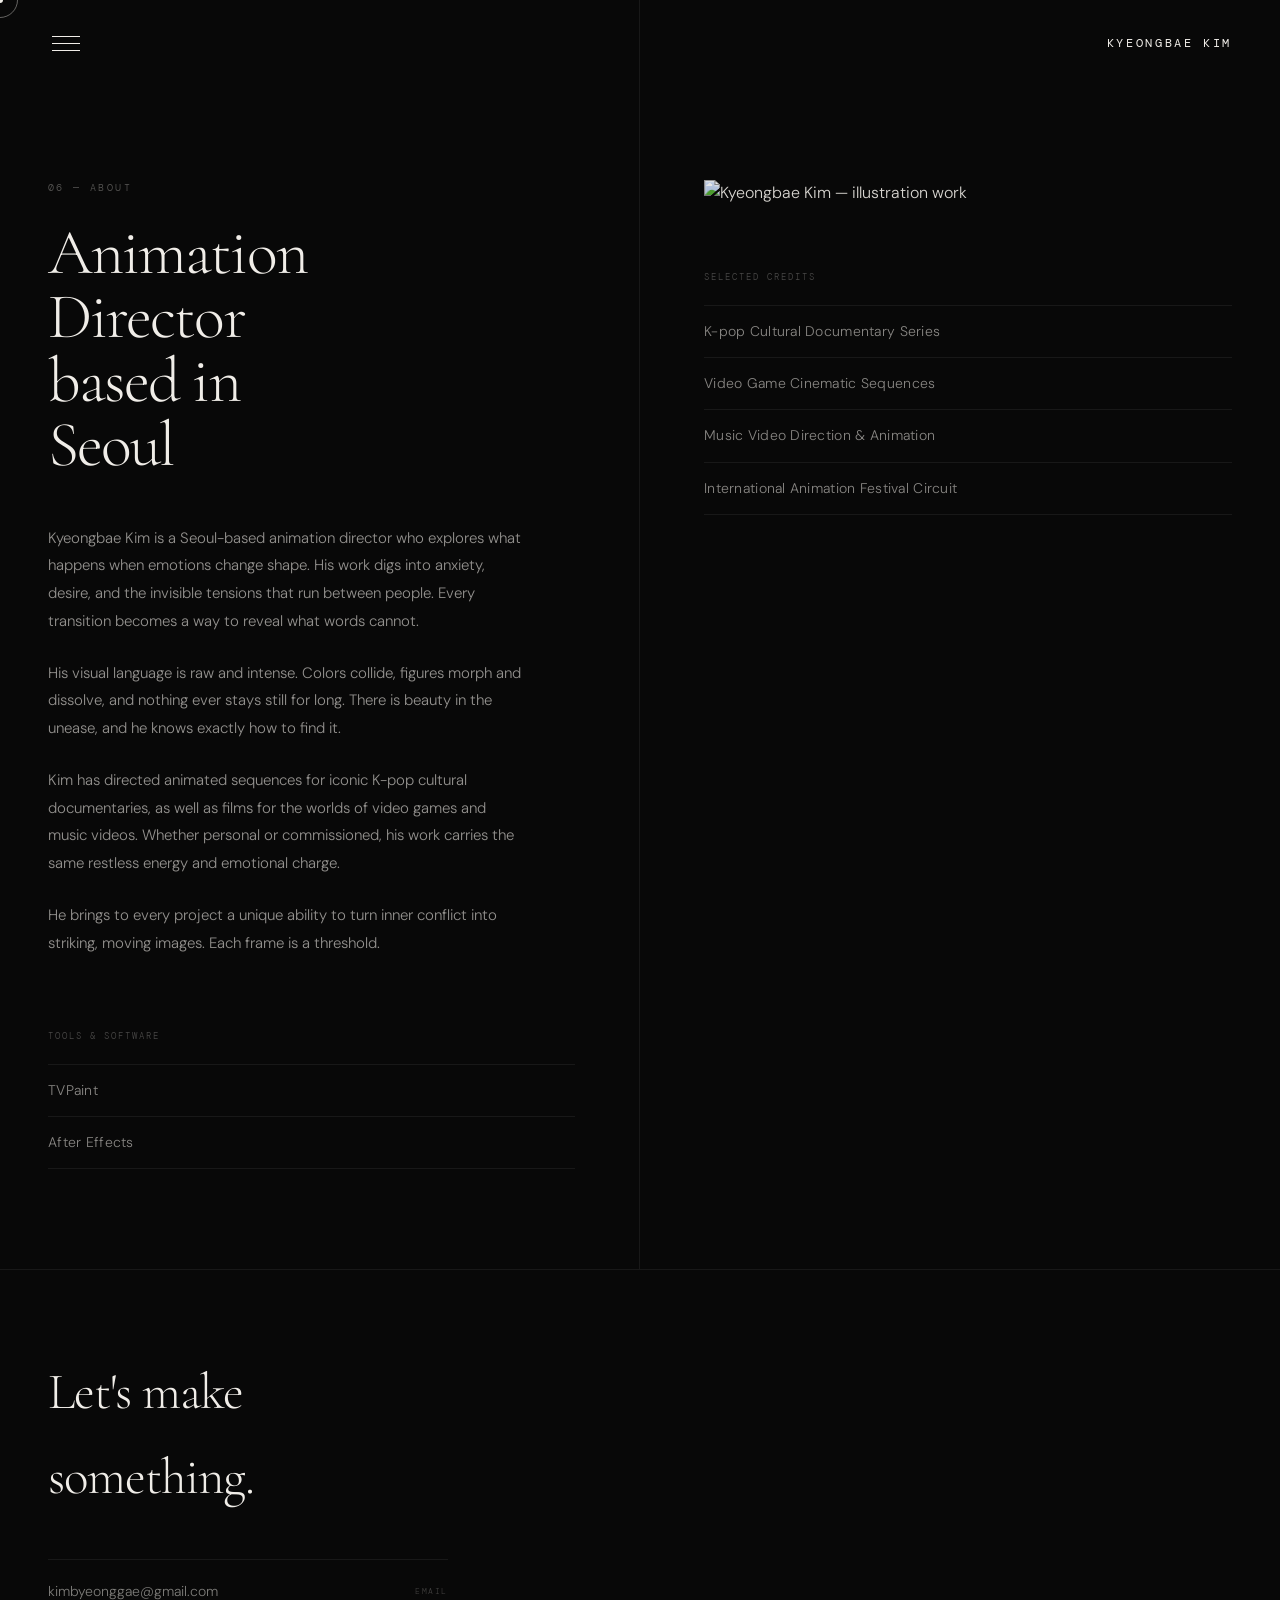
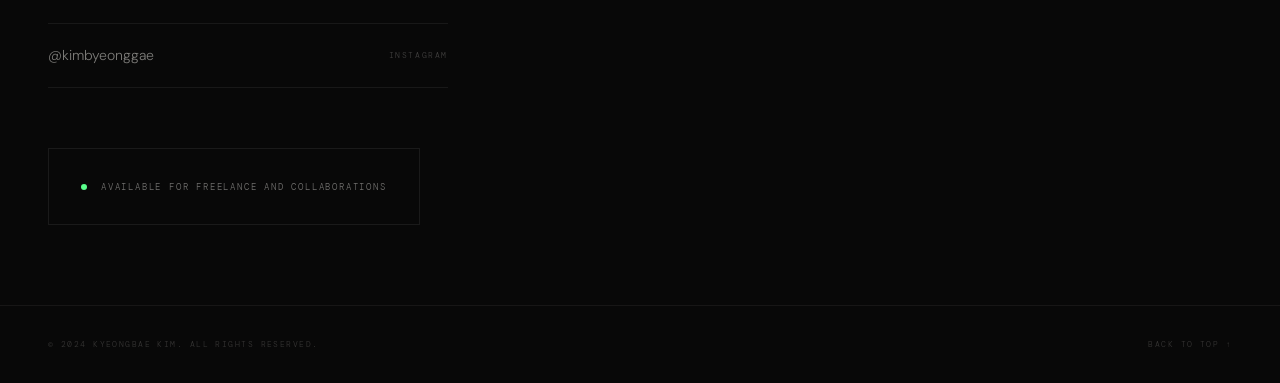
==== commit 86b154e0: "헤더 메뉴/로고 위치 교체, 네비 오버레이 overflow 수정 Co-Authored-By: Claude Sonnet 4.6 <noreply@anthropic.com>" ====
--- a/about.html
+++ b/about.html
@@ -39,12 +39,12 @@
 
   <!-- Header -->
   <header class="site-header">
-    <a href="index.html" class="site-logo">KYEONGBAE KIM</a>
     <button class="nav-toggle" aria-label="Open navigation menu" aria-expanded="false">
       <span></span>
       <span></span>
       <span></span>
     </button>
+    <a href="index.html" class="site-logo">KYEONGBAE KIM</a>
   </header>
 
   <!-- About Layout -->
--- a/css/style.css
+++ b/css/style.css
@@ -164,9 +164,10 @@
   background: #080808;
   z-index: 400;
   display: flex;
-  align-items: center;
+  align-items: flex-start;
   justify-content: flex-start;
-  padding: 0 10vw;
+  padding: 120px 10vw 160px;
+  overflow-y: auto;
   opacity: 0;
   visibility: hidden;
   transition: opacity 0.5s cubic-bezier(0.23, 1, 0.32, 1),
@@ -1091,7 +1092,7 @@
   .project-video { padding: 0 32px 64px; }
   .project-gallery { padding: 0 32px 80px; }
   .nav-footer { left: 32px; right: 32px; }
-  .nav-overlay { padding: 0 6vw; }
+  .nav-overlay { padding: 120px 6vw 160px; }
 }
 
 /* ============================================================
@@ -1145,8 +1146,8 @@
 
   .illustration-grid { columns: 1; padding: 32px 20px 80px; }
 
-  .nav-overlay { padding: 80px 20px 0; align-items: flex-start; }
-  .nav-overlay nav ul li a { font-size: clamp(2.5rem, 10vw, 4rem); }
+  .nav-overlay { padding: 90px 20px 40px; }
+  .nav-overlay nav ul li a { font-size: clamp(2.5rem, 10vw, 4rem); padding: 14px 0; }
   .nav-footer { display: none; }
 
   .site-footer { padding: 24px 20px; flex-direction: column; gap: 12px; text-align: center; }
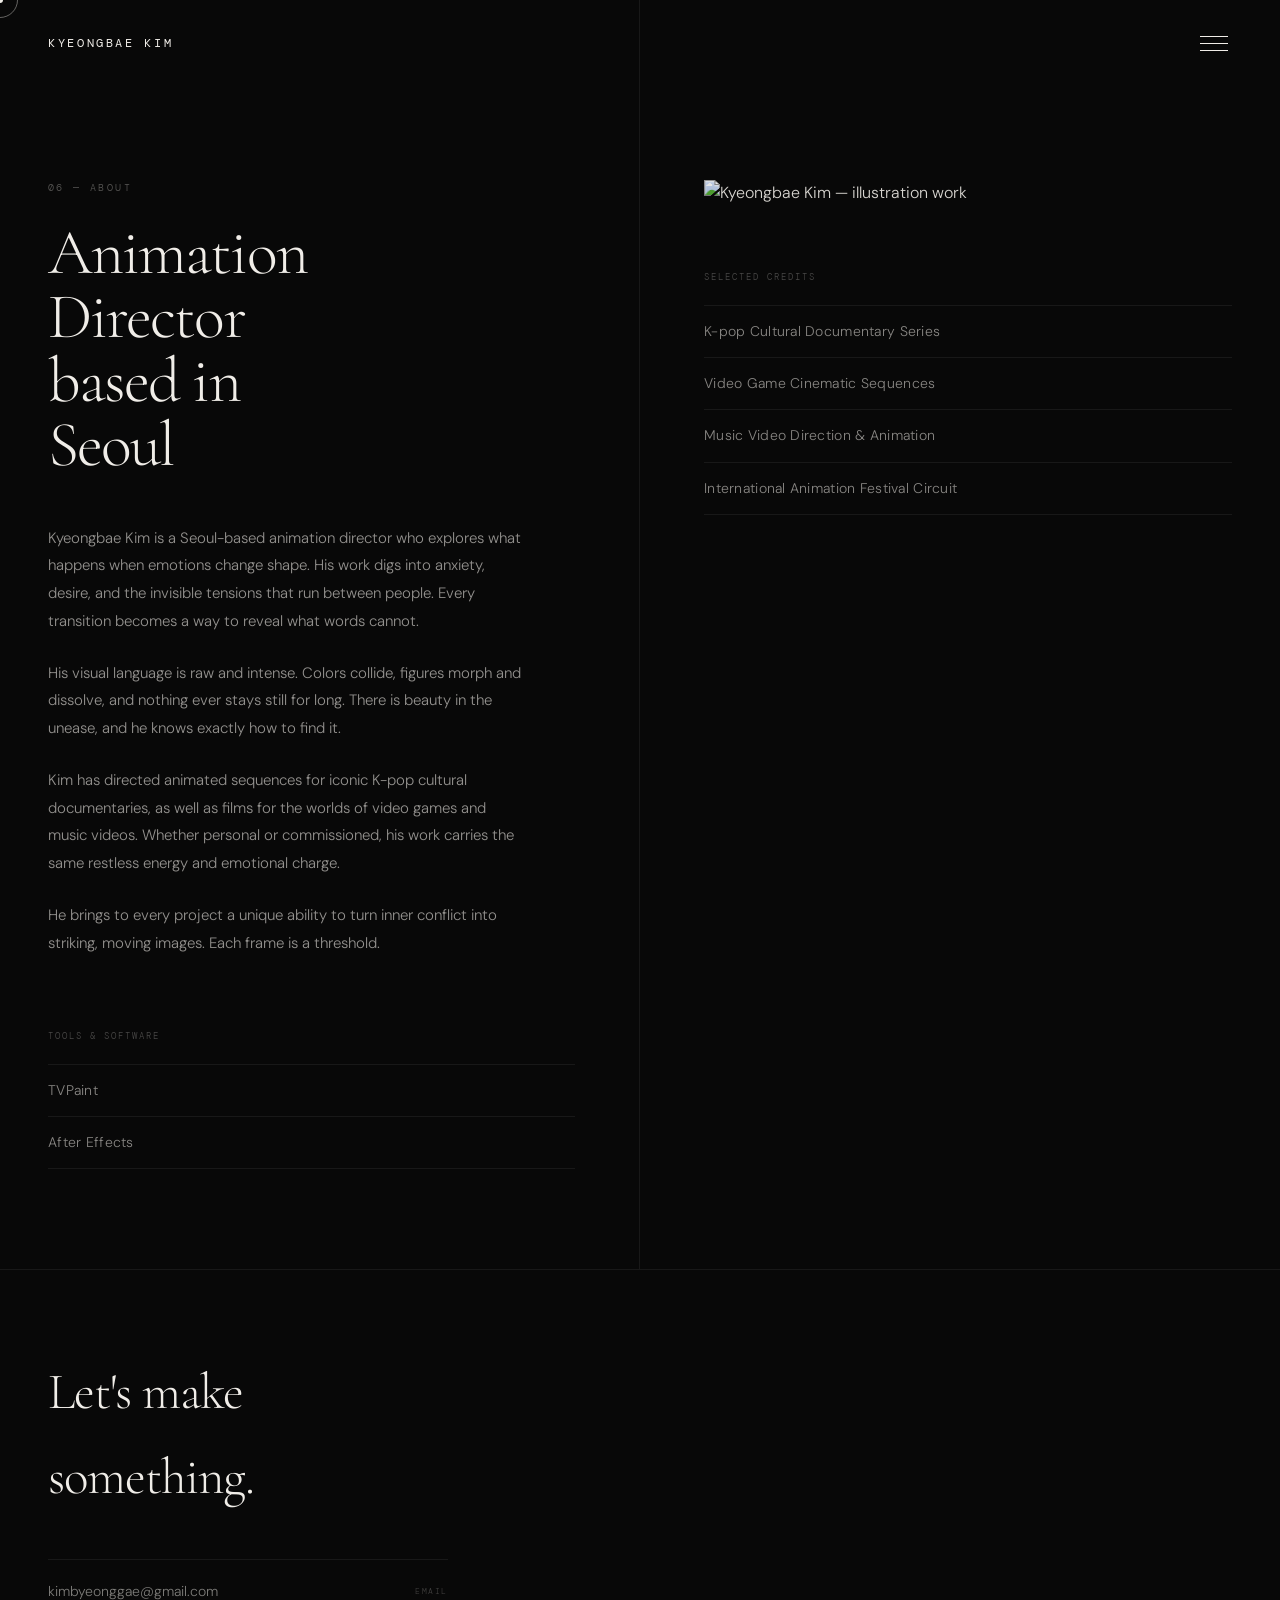
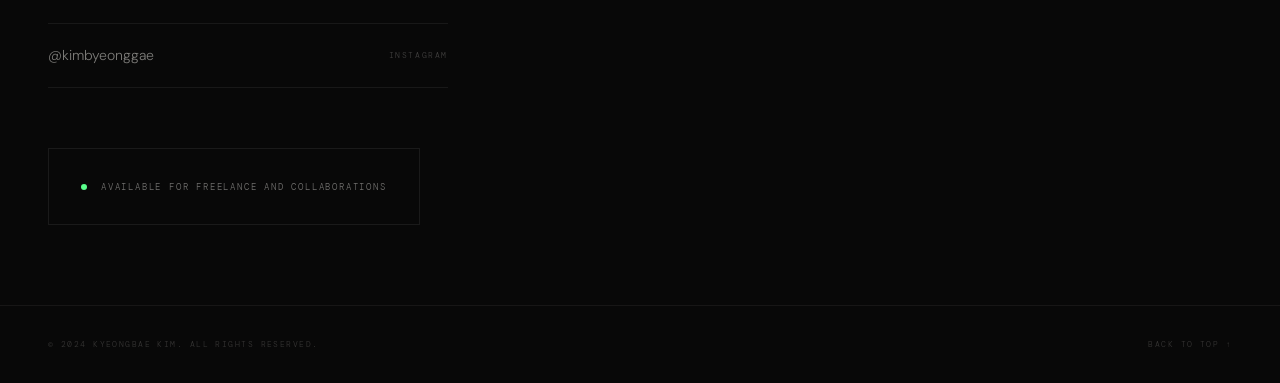
==== commit 1e16af03: "Fix header layout and harden Drive sync script - All pages: move logo before nav-toggle in header (l" ====
--- a/about.html
+++ b/about.html
@@ -39,12 +39,12 @@
 
   <!-- Header -->
   <header class="site-header">
+    <a href="index.html" class="site-logo">KYEONGBAE KIM</a>
     <button class="nav-toggle" aria-label="Open navigation menu" aria-expanded="false">
       <span></span>
       <span></span>
       <span></span>
     </button>
-    <a href="index.html" class="site-logo">KYEONGBAE KIM</a>
   </header>
 
   <!-- About Layout -->
--- a/css/style.css
+++ b/css/style.css
@@ -155,6 +155,7 @@
 .nav-toggle.is-open span:nth-child(1) { transform: translateY(7px) rotate(45deg); }
 .nav-toggle.is-open span:nth-child(2) { opacity: 0; width: 0; }
 .nav-toggle.is-open span:nth-child(3) { transform: translateY(-7px) rotate(-45deg); }
+.nav-toggle.is-open span { background: #f0ede8; }
 
 /* ============================================================
    FULLSCREEN NAV OVERLAY
@@ -164,10 +165,9 @@
   background: #080808;
   z-index: 400;
   display: flex;
-  align-items: flex-start;
+  align-items: center;
   justify-content: flex-start;
-  padding: 120px 10vw 160px;
-  overflow-y: auto;
+  padding: 0 10vw;
   opacity: 0;
   visibility: hidden;
   transition: opacity 0.5s cubic-bezier(0.23, 1, 0.32, 1),
@@ -225,16 +225,26 @@
 .nav-overlay.is-open nav ul li:nth-child(3) a { transition-delay: 0.15s; }
 .nav-overlay.is-open nav ul li:nth-child(4) a { transition-delay: 0.2s; }
 .nav-overlay.is-open nav ul li:nth-child(5) a { transition-delay: 0.25s; }
+.nav-overlay.is-open nav ul li:nth-child(6) a { transition-delay: 0.3s; }
 
 .nav-overlay nav ul li a:hover { color: rgba(240,237,232,0.35); }
 
 /* Nav overlay footer info */
 .nav-footer {
-  position: absolute;
-  bottom: 40px; left: 10vw; right: 10vw;
+  position: fixed;
+  bottom: 32px; left: 10vw; right: 10vw;
   display: flex;
   justify-content: space-between;
   align-items: flex-end;
+  z-index: 401;
+  opacity: 0;
+  visibility: hidden;
+  transition: opacity 0.5s cubic-bezier(0.23, 1, 0.32, 1), visibility 0.5s;
+}
+
+.nav-overlay.is-open .nav-footer {
+  opacity: 1;
+  visibility: visible;
 }
 
 .nav-footer-info span {
@@ -273,6 +283,7 @@
   display: flex;
   align-items: flex-end;
   justify-content: flex-start;
+  background: #080808;
 }
 
 .hero-video-wrap {
@@ -309,7 +320,28 @@
   position: relative;
   z-index: 2;
   padding: 0 48px 80px;
-  width: 100%;
+}
+
+.hero-image {
+  position: absolute;
+  right: 0; top: 0; bottom: 0;
+  width: 50%;
+  display: flex;
+  align-items: center;
+  justify-content: center;
+  z-index: 2;
+  padding: 0 64px;
+}
+
+.hero-image img {
+  max-height: 55vh;
+  max-width: 100%;
+  width: auto;
+  height: auto;
+  object-fit: contain;
+  display: block;
+  opacity: 0;
+  animation: fadeUp 1.2s 0.6s cubic-bezier(0.23,1,0.32,1) forwards;
 }
 
 .hero-eyebrow {
@@ -475,7 +507,7 @@
    PAGE HEADER (inner pages)
    ============================================================ */
 .page-hero {
-  padding: 180px 48px 80px;
+  padding: 100px 48px 20px;
   border-bottom: 1px solid rgba(240,237,232,0.07);
 }
 
@@ -485,13 +517,13 @@
   letter-spacing: 0.24em;
   text-transform: uppercase;
   color: rgba(240,237,232,0.35);
-  margin-bottom: 24px;
+  margin-bottom: 10px;
   display: block;
 }
 
 .page-hero-title {
   font-family: 'Cormorant Garamond', serif;
-  font-size: clamp(3.5rem, 7vw, 7rem);
+  font-size: clamp(1.4rem, 2.5vw, 2.5rem);
   font-weight: 300;
   line-height: 0.9;
   letter-spacing: -0.03em;
@@ -499,11 +531,11 @@
 }
 
 .page-hero-desc {
-  margin-top: 32px;
+  margin-top: 10px;
   max-width: 480px;
-  font-size: 0.875rem;
-  color: rgba(240,237,232,0.5);
-  line-height: 1.8;
+  font-size: 0.75rem;
+  color: rgba(240,237,232,0.45);
+  line-height: 1.7;
 }
 
 /* ============================================================
@@ -771,28 +803,29 @@
    ILLUSTRATION PAGE
    ============================================================ */
 .illustration-grid {
-  padding: 64px 48px 120px;
-  columns: 3;
-  column-gap: 16px;
+  padding: 48px 80px 120px;
+  display: flex;
+  flex-wrap: wrap;
+  gap: 56px 48px;
+  align-content: flex-start;
 }
 
 .illustration-item {
-  break-inside: avoid;
-  margin-bottom: 16px;
+  flex: 0 0 auto;
   overflow: hidden;
   position: relative;
   cursor: none;
 }
 
 .illustration-item img {
-  width: 100%;
+  height: 160px;
+  width: auto;
   display: block;
-  transform: scale(1.02);
-  transition: transform 0.8s cubic-bezier(0.23, 1, 0.32, 1), filter 0.5s ease;
+  transition: filter 0.5s ease;
   filter: brightness(0.92);
 }
 
-.illustration-item:hover img { transform: scale(1.06); filter: brightness(0.65); }
+.illustration-item:hover img { filter: brightness(0.72); }
 
 .illustration-overlay {
   position: absolute; inset: 0;
@@ -806,7 +839,7 @@
 .illustration-item:hover .illustration-overlay { opacity: 1; }
 
 .illustration-overlay svg {
-  width: 28px; height: 28px;
+  width: 24px; height: 24px;
   stroke: rgba(240,237,232,0.8);
   stroke-width: 1;
   fill: none;
@@ -1080,19 +1113,20 @@
 @media (max-width: 1024px) {
   .site-header { padding: 28px 32px; }
   .site-header.scrolled { padding: 20px 32px; }
-  .hero-content { padding: 0 32px 64px; }
-  .hero-scroll { right: 32px; bottom: 32px; }
-  .page-hero { padding: 160px 32px 60px; }
+  .hero-content { padding: 0 32px 64px; width: 55%; }
+  .hero-image { padding: 0 32px; }
+  .hero-image img { max-height: 50vh; }
+  .page-hero { padding: 90px 32px 16px; }
   .film-grid { padding: 48px 32px; gap: 24px; }
   .about-left { padding: 160px 40px 80px 32px; }
   .about-right { padding: 160px 32px 80px 40px; }
-  .illustration-grid { padding: 48px 32px 80px; columns: 2; }
+  .illustration-grid { padding: 32px 40px 80px; gap: 40px 32px; }
   .project-back { padding: 130px 32px 0; }
   .project-header { padding: 40px 32px 48px; }
   .project-video { padding: 0 32px 64px; }
   .project-gallery { padding: 0 32px 80px; }
-  .nav-footer { left: 32px; right: 32px; }
-  .nav-overlay { padding: 120px 6vw 160px; }
+  .nav-footer { left: 6vw; right: 6vw; }
+  .nav-overlay { padding: 90px 6vw 70px; }
 }
 
 /* ============================================================
@@ -1105,8 +1139,8 @@
   .site-header { padding: 24px 20px; }
   .site-header.scrolled { padding: 18px 20px; }
 
-  .hero-content { padding: 0 20px 56px; }
-  .hero-scroll { display: none; }
+  .hero-content { padding: 0 20px 56px; width: 100%; }
+  .hero-image { display: none; }
 
   .nav-blocks {
     grid-template-columns: 1fr;
@@ -1115,8 +1149,8 @@
     max-height: none;
   }
 
-  .page-hero { padding: 130px 20px 48px; }
-  .page-hero-title { font-size: clamp(2.5rem, 10vw, 4rem); }
+  .page-hero { padding: 82px 20px 14px; }
+  .page-hero-title { font-size: clamp(1.2rem, 5vw, 2rem); }
 
   .film-grid {
     grid-template-columns: 1fr;
@@ -1144,11 +1178,77 @@
   .project-gallery-grid { grid-template-columns: repeat(2, 1fr); }
   .project-meta { flex-wrap: wrap; gap: 24px; }
 
-  .illustration-grid { columns: 1; padding: 32px 20px 80px; }
-
-  .nav-overlay { padding: 90px 20px 40px; }
-  .nav-overlay nav ul li a { font-size: clamp(2.5rem, 10vw, 4rem); padding: 14px 0; }
+  .illustration-grid { padding: 24px 20px 80px; gap: 28px 14px; }
+  .illustration-item img { height: 110px; }
+
+  .nav-overlay { padding: 80px 20px 60px; }
+  .nav-overlay nav ul li a { font-size: clamp(2rem, min(8vw, 5vh), 3.5rem); padding: clamp(6px, 1vh, 14px) 0; }
   .nav-footer { display: none; }
 
   .site-footer { padding: 24px 20px; flex-direction: column; gap: 12px; text-align: center; }
 }
+
+/* ============================================================
+   INDEPENDENT FILM — single column grid
+   ============================================================ */
+.film-grid--single {
+  grid-template-columns: 1fr;
+  gap: 64px;
+  padding: 48px 80px 120px;
+}
+
+@media (max-width: 1024px) {
+  .film-grid--single { padding: 32px 32px 80px; gap: 48px; }
+}
+
+@media (max-width: 768px) {
+  .film-grid--single { padding: 24px 20px 80px; gap: 40px; }
+}
+
+/* ============================================================
+   NAV OPEN — cursor on dark overlay
+   ============================================================ */
+body.nav-is-open .cursor { background: #f0ede8; }
+body.nav-is-open .cursor-ring { border-color: rgba(240,237,232,0.25); }
+body.nav-is-open.is-hovering .cursor-ring { border-color: rgba(240,237,232,0.55); }
+
+/* ============================================================
+   ILLUSTRATION PAGE — hanji / gold theme
+   ============================================================ */
+body.page-light {
+  background: #f2ece0;
+  color: #3a2510;
+}
+
+body.page-light .cursor { background: #5a3c0e; }
+body.page-light .cursor-ring { border-color: rgba(90,60,14,0.22); }
+body.page-light.is-hovering .cursor-ring { border-color: rgba(90,60,14,0.5); }
+
+body.page-light .site-logo { color: #5a3c0e; }
+body.page-light .site-logo:hover { opacity: 0.55; }
+
+body.page-light .nav-toggle span { background: #5a3c0e; }
+
+body.page-light .site-header.scrolled {
+  background: rgba(242,236,224,0.88);
+  backdrop-filter: blur(12px);
+  -webkit-backdrop-filter: blur(12px);
+}
+
+body.page-light .page-hero {
+  border-bottom-color: rgba(90,60,14,0.1);
+}
+body.page-light .page-hero-label { color: rgba(90,60,14,0.45); }
+body.page-light .page-hero-title { color: #3a2510; }
+body.page-light .page-hero-desc { color: rgba(90,60,14,0.55); }
+
+body.page-light .illustration-item img { filter: none; }
+body.page-light .illustration-item:hover img { filter: brightness(0.88); }
+body.page-light .illustration-overlay svg { stroke: rgba(90,60,14,0.65); }
+
+body.page-light .site-footer {
+  border-top-color: rgba(90,60,14,0.1);
+}
+body.page-light .footer-copy { color: rgba(90,60,14,0.3); }
+body.page-light .footer-back-top { color: rgba(90,60,14,0.3); }
+body.page-light .footer-back-top:hover { color: rgba(90,60,14,0.65); }
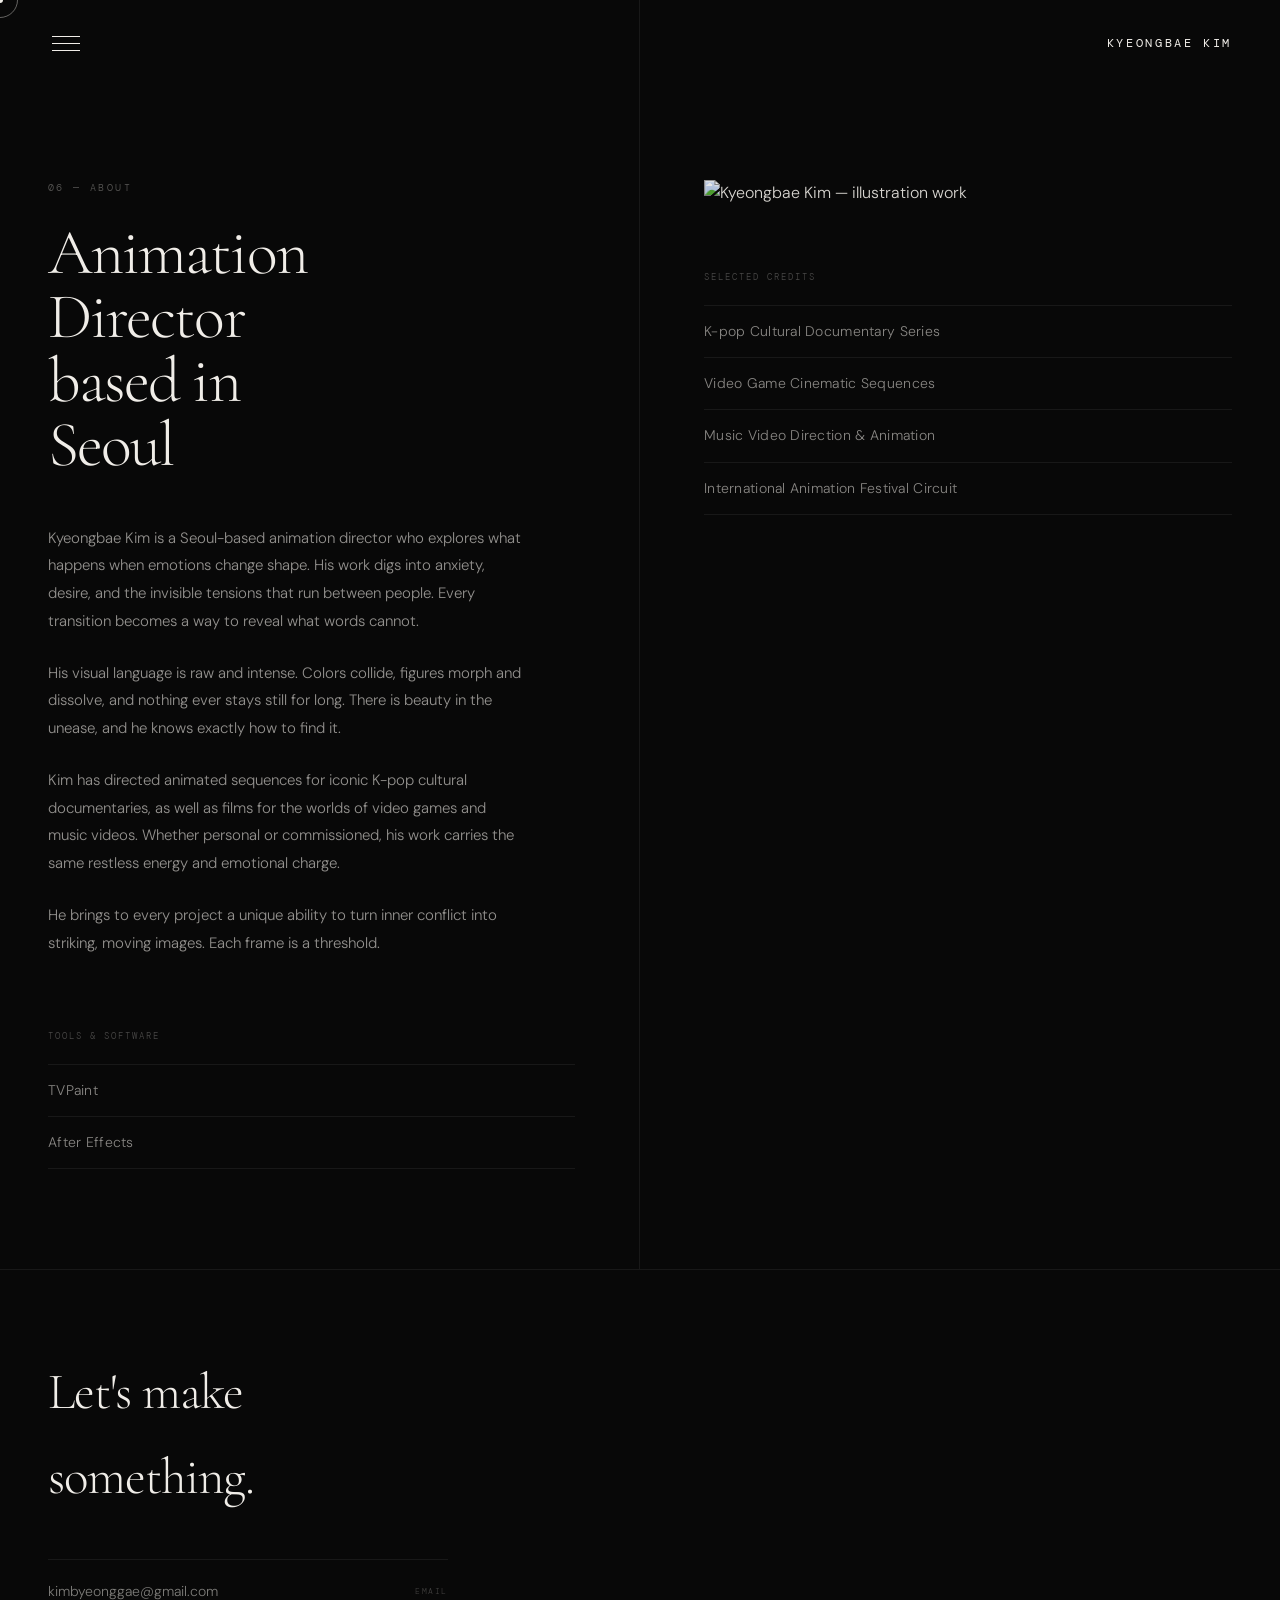
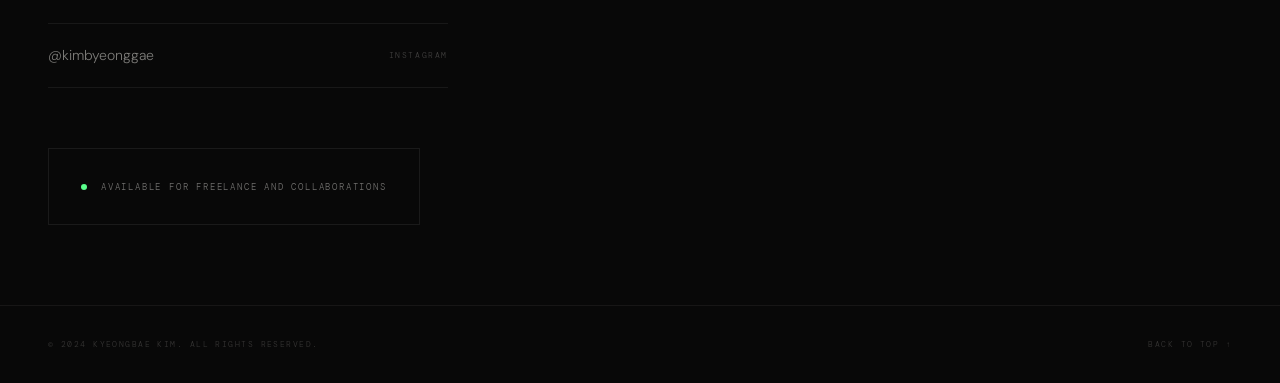
==== commit e2f10ae0: "Fix layout, nav clipping, video sizing, and thumbnail URLs Header: - All pages: hamburger left, logo" ====
--- a/about.html
+++ b/about.html
@@ -39,12 +39,12 @@
 
   <!-- Header -->
   <header class="site-header">
-    <a href="index.html" class="site-logo">KYEONGBAE KIM</a>
     <button class="nav-toggle" aria-label="Open navigation menu" aria-expanded="false">
       <span></span>
       <span></span>
       <span></span>
     </button>
+    <a href="index.html" class="site-logo">KYEONGBAE KIM</a>
   </header>
 
   <!-- About Layout -->
--- a/css/style.css
+++ b/css/style.css
@@ -198,9 +198,10 @@
 
 .nav-overlay nav ul li a {
   display: block;
-  padding: 22px 0;
+  /* vh-based sizing so all 6 items stay within the viewport */
+  padding: clamp(6px, 1vh, 20px) 0;
   font-family: 'Cormorant Garamond', serif;
-  font-size: clamp(3rem, 7vw, 6rem);
+  font-size: clamp(1.8rem, min(5.5vw, 9vh), 5.5rem);
   font-weight: 300;
   letter-spacing: -0.01em;
   line-height: 1.0;
@@ -739,6 +740,8 @@
 .project-video-wrap {
   position: relative;
   aspect-ratio: 16 / 9;
+  max-height: 70vh;
+  margin: 0 auto;
   background: #0d0d0d;
   overflow: hidden;
 }
@@ -1197,12 +1200,19 @@
   padding: 48px 80px 120px;
 }
 
+/* Limit thumbnail height so the full card fits on screen without scrolling */
+.film-grid--single .film-card-thumb {
+  aspect-ratio: unset;
+  height: min(56.25vw, 60vh);
+}
+
 @media (max-width: 1024px) {
   .film-grid--single { padding: 32px 32px 80px; gap: 48px; }
 }
 
 @media (max-width: 768px) {
   .film-grid--single { padding: 24px 20px 80px; gap: 40px; }
+  .film-grid--single .film-card-thumb { height: min(56.25vw, 55vh); }
 }
 
 /* ============================================================
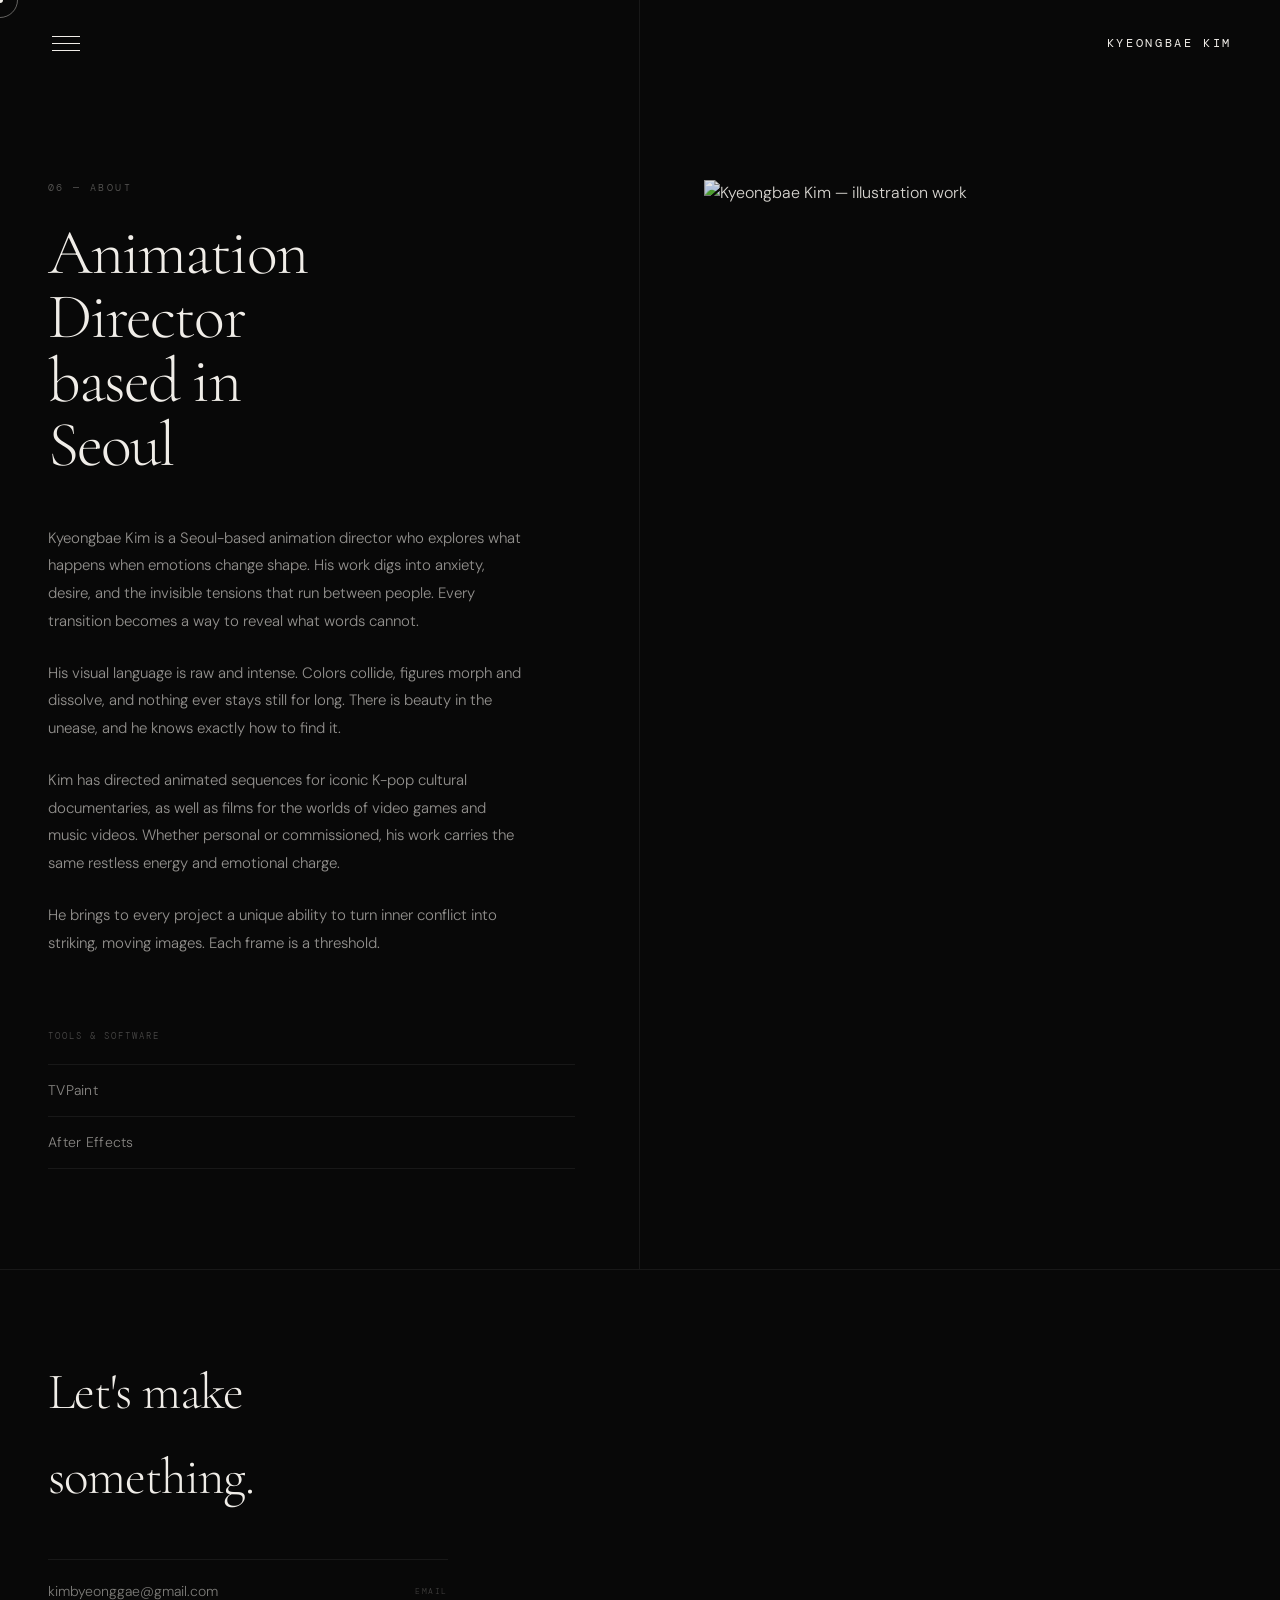
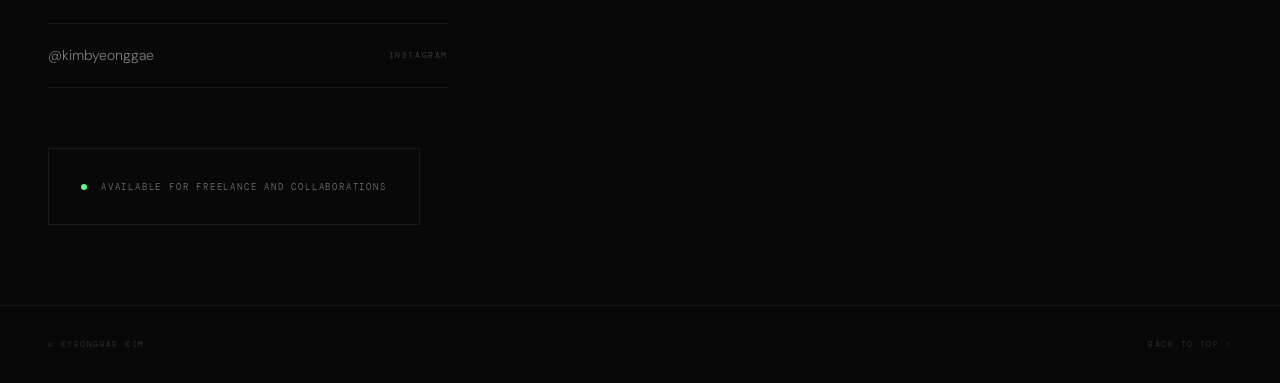
==== commit 78d1af03: "Clean up home, about, footer + sync Drive Home: - Remove nav-blocks grid section (hero now fills ful" ====
--- a/about.html
+++ b/about.html
@@ -103,16 +103,7 @@
         >
       </div>
 
-      <!-- Selected credits -->
-      <div class="reveal reveal-delay-1">
-        <span class="about-tools-label">Selected Credits</span>
-        <ul class="about-tools-list">
-          <li>K-pop Cultural Documentary Series</li>
-          <li>Video Game Cinematic Sequences</li>
-          <li>Music Video Direction &amp; Animation</li>
-          <li>International Animation Festival Circuit</li>
-        </ul>
-      </div>
+
     </div>
 
   </div>
@@ -141,7 +132,7 @@
 
   <!-- Footer -->
   <footer class="site-footer">
-    <span class="footer-copy">© 2024 Kyeongbae Kim. All rights reserved.</span>
+    <span class="footer-copy">© KYEONGBAE KIM</span>
     <a href="#" class="footer-back-top">Back to top ↑</a>
   </footer>
 
--- a/css/style.css
+++ b/css/style.css
@@ -750,6 +750,51 @@
   position: absolute; inset: 0;
   width: 100%; height: 100%;
   border: none;
+}
+
+/* Video poster (thumbnail shown before play) */
+.project-video-poster {
+  position: absolute; inset: 0;
+  z-index: 2;
+  cursor: pointer;
+  transition: opacity 0.4s ease;
+}
+
+.project-video-poster.hidden {
+  opacity: 0;
+  pointer-events: none;
+}
+
+.project-poster-img {
+  width: 100%; height: 100%;
+  object-fit: cover;
+  display: block;
+}
+
+.project-poster-play {
+  position: absolute;
+  top: 50%; left: 50%;
+  transform: translate(-50%, -50%);
+  width: 72px; height: 72px;
+  border: 1.5px solid rgba(240,237,232,0.65);
+  border-radius: 50%;
+  display: flex;
+  align-items: center;
+  justify-content: center;
+  background: rgba(8,8,8,0.35);
+  backdrop-filter: blur(4px);
+  transition: background 0.3s ease, border-color 0.3s ease, transform 0.3s ease;
+}
+
+.project-poster-play svg {
+  width: 22px; height: 22px;
+  margin-left: 4px;
+}
+
+.project-video-poster:hover .project-poster-play {
+  background: rgba(8,8,8,0.55);
+  border-color: rgba(240,237,232,1);
+  transform: translate(-50%, -50%) scale(1.08);
 }
 
 /* Gallery */
@@ -1200,10 +1245,21 @@
   padding: 48px 80px 120px;
 }
 
-/* Limit thumbnail height so the full card fits on screen without scrolling */
-.film-grid--single .film-card-thumb {
-  aspect-ratio: unset;
-  height: min(56.25vw, 60vh);
+/* ============================================================
+   ANIMATING / SHORT CLIP — three column grid
+   ============================================================ */
+.film-grid--three {
+  grid-template-columns: repeat(3, 1fr);
+  gap: 2px;
+  padding: 32px 32px 80px;
+}
+
+@media (max-width: 900px) {
+  .film-grid--three { grid-template-columns: repeat(2, 1fr); }
+}
+
+@media (max-width: 540px) {
+  .film-grid--three { grid-template-columns: 1fr; }
 }
 
 @media (max-width: 1024px) {
@@ -1212,7 +1268,6 @@
 
 @media (max-width: 768px) {
   .film-grid--single { padding: 24px 20px 80px; gap: 40px; }
-  .film-grid--single .film-card-thumb { height: min(56.25vw, 55vh); }
 }
 
 /* ============================================================
